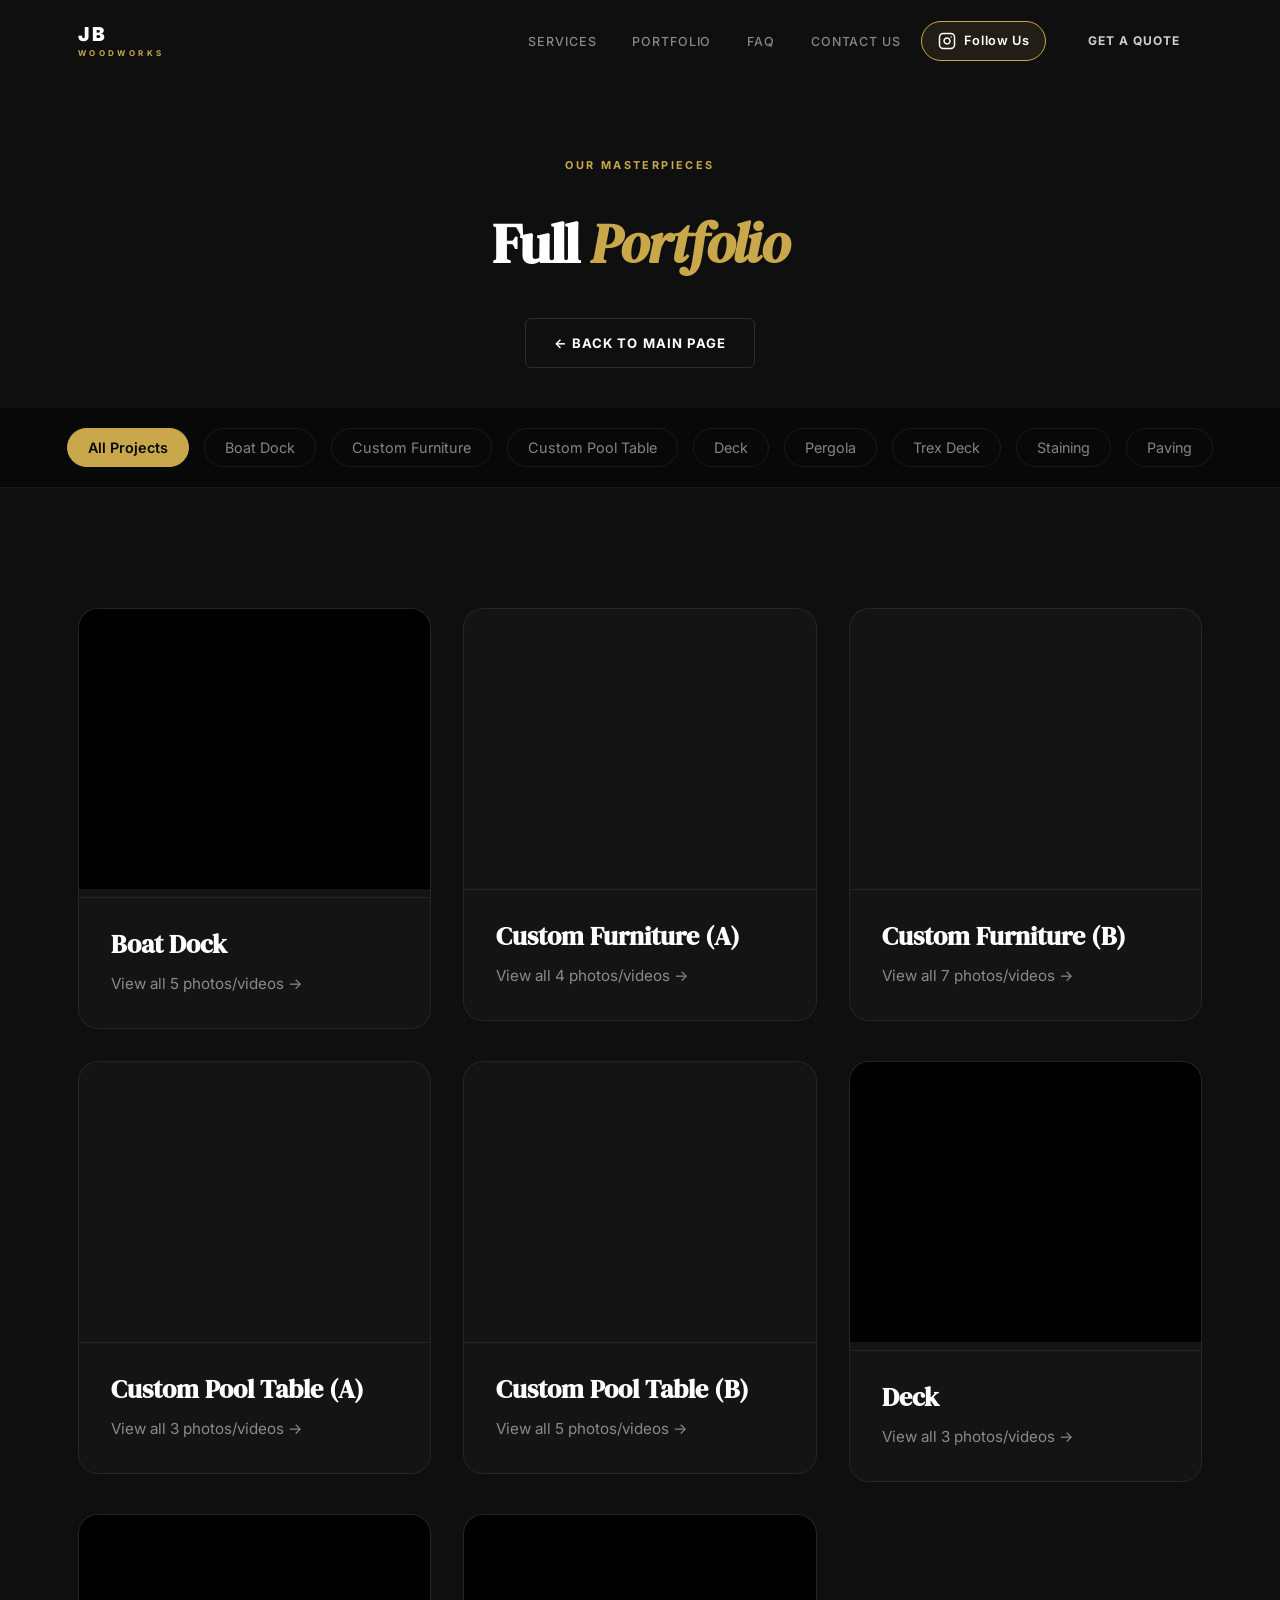
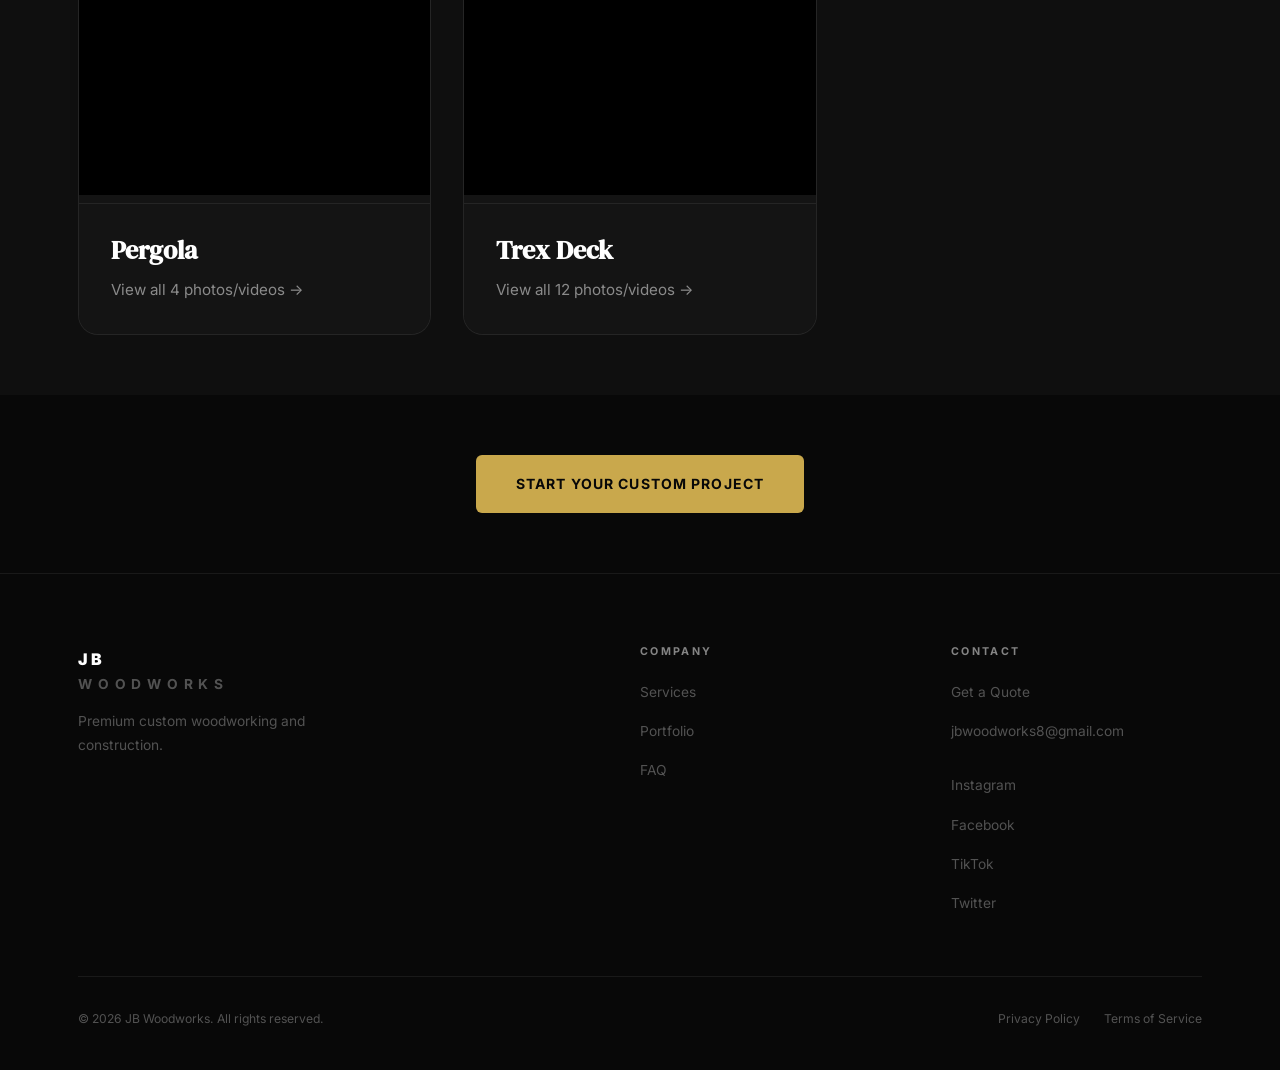
==== portfolio.html @ e1feafca "Add files via upload" ====
<!DOCTYPE html>
<html lang="en">
<head>
    <meta charset="UTF-8" />
    <meta name="viewport" content="width=device-width, initial-scale=1.0" />
    <title>Portfolio | JB Woodworks</title>
    <link rel="preconnect" href="https://fonts.googleapis.com" />
    <link rel="preconnect" href="https://fonts.gstatic.com" crossorigin />
    <link href="https://fonts.googleapis.com/css2?family=Inter:wght@300;400;500;600;700;800;900&family=DM+Serif+Display:ital@0;1&display=swap" rel="stylesheet" />
    <link rel="stylesheet" href="style.css" />
    <style>
        .portfolio-header { padding-top: 150px; padding-bottom: 40px; text-align: center; background: var(--black-2); }
        .portfolio-tabs { display: flex; flex-wrap: wrap; justify-content: center; gap: 15px; padding: 20px; background: var(--black-1); border-bottom: 1px solid var(--border); }
        .tab-btn { background: transparent; color: var(--white-50); border: 1px solid var(--border); padding: 10px 20px; border-radius: 30px; cursor: pointer; font-family: 'Inter', sans-serif; font-size: 0.9rem; transition: all 0.3s ease; }
        .tab-btn:hover { color: var(--white); border-color: var(--gold); }
        .tab-btn.active { background: var(--gold); color: var(--black); border-color: var(--gold); font-weight: 600; }
        .portfolio-grid-container { padding: 60px 0; background: var(--black-2); }
        .portfolio-item { display: none; }
        .portfolio-item.show { display: block; animation: fadeIn 0.5s ease; }
        
        .gallery-grid-container { padding: 60px 0; background: var(--black-2); }
        .gallery-item { width: 100%; border-radius: var(--radius-lg); overflow: hidden; border: 1px solid var(--border); background: var(--black-3); display: flex; align-items: center; justify-content: center; margin-bottom: 30px; }
        .gallery-item img, .gallery-item video { width: 100%; height: auto; max-height: 80vh; object-fit: contain; }
        
        @keyframes fadeIn { from { opacity: 0; transform: translateY(10px); } to { opacity: 1; transform: translateY(0); } }
    </style>
</head>
<body>

    <!-- NAV -->
    <nav id="navbar" class="scrolled">
        <div class="nav-inner">
            <a href="index.html" class="nav-logo">
                <span class="nav-logo-text">JB <span class="nav-logo-sub">WOODWORKS</span></span>
            </a>
            <ul class="nav-links">
                <li><a href="index.html#services">Services</a></li>
                <li><a href="portfolio.html">Portfolio</a></li>
                <li><a href="index.html#faq">FAQ</a></li>
                <li><a href="index.html#contact">Contact Us</a></li>
            </ul>
            <div class="nav-socials" style="display: flex; gap: 12px; align-items: center;">
                <a href="https://www.instagram.com/jb.woodworkss" target="_blank" rel="noopener" class="nav-instagram" title="Instagram">
                    <svg width="18" height="18" viewBox="0 0 24 24" fill="none" stroke="currentColor" stroke-width="2" stroke-linecap="round" stroke-linejoin="round">
                        <rect x="2" y="2" width="20" height="20" rx="5" ry="5"></rect>
                        <path d="M16 11.37A4 4 0 1 1 12.63 8 4 4 0 0 1 16 11.37z"></path>
                        <line x1="17.5" y1="6.5" x2="17.51" y2="6.5"></line>
                    </svg>
                    <span>Follow Us</span>
                </a>
            </div>
            <a href="index.html#contact" class="btn btn-nav">Get a Quote</a>
            <button class="nav-hamburger" id="hamburger" aria-label="Toggle menu">
                <span></span><span></span><span></span>
            </button>
        </div>
    </nav>

    <!-- MOBILE MENU -->
    <div class="mobile-menu" id="mobileMenu">
        <ul>
            <li><a href="index.html#services" class="mob-link">Services</a></li>
            <li><a href="portfolio.html" class="mob-link">Portfolio</a></li>
            <li><a href="index.html#faq" class="mob-link">FAQ</a></li>
            <li><a href="https://www.instagram.com/jb.woodworkss" target="_blank" rel="noopener" class="mob-link">Instagram</a></li>
            <li><a href="https://www.facebook.com/people/JB-Woodworks/61581118061434" target="_blank" rel="noopener" class="mob-link">Facebook</a></li>
            <li><a href="https://www.tiktok.com/@jbwoodworks_" target="_blank" rel="noopener" class="mob-link">TikTok</a></li>
            <li><a href="https://x.com/jbwoodworks8" target="_blank" rel="noopener" class="mob-link">Twitter</a></li>
            <li><a href="index.html#contact" class="btn btn-primary mob-link">Get a Quote</a></li>
        </ul>
    </div>

    <!-- HEADER -->
    <section class="portfolio-header">
        <div class="container">
            <span class="section-tag">Our Masterpieces</span>
            <h1 class="hero-headline" style="font-size: 3.5rem; margin-top:20px;">Full <em>Portfolio</em></h1>
            <a href="index.html" class="btn btn-ghost" style="margin-top: 20px; display:inline-block;">&larr; Back to Main Page</a>
        </div>
    </section>

    <div class="portfolio-tabs">
        <button class="tab-btn active" onclick="filterSelection('all')">All Projects</button>
        <button class="tab-btn" onclick="filterSelection('BoatDock')">Boat Dock</button>
        <button class="tab-btn" onclick="filterSelection('CustomFurniture')">Custom Furniture</button>
        <button class="tab-btn" onclick="filterSelection('CustomPoolTable')">Custom Pool Table</button>
        <button class="tab-btn" onclick="filterSelection('Deck')">Deck</button>
        <button class="tab-btn" onclick="filterSelection('Pergola')">Pergola</button>
        <button class="tab-btn" onclick="filterSelection('TrexDeck')">Trex Deck</button>
        <button class="tab-btn" onclick="filterSelection('Staining')">Staining</button>
        <button class="tab-btn" onclick="filterSelection('Paving')">Paving</button>
    </div>
    <div class="portfolio-grid-container">
        <div class="container">
            <div class="portfolio-grid">
<a href="project_boat_dock.html" style="text-decoration: none; color: inherit;" class="portfolio-item BoatDock">
            <div class="portfolio-card">
                <video class="portfolio-image" style="width: 100%; height: 280px; object-fit: cover; background: #000;" autoplay loop muted playsinline>
                    <source src="Jah Images/Boat Dock/IMG_1577.mov" type="video/mp4">
                </video>
                <div class="portfolio-content">
                    <h3>Boat Dock</h3>
                    <p class="portfolio-desc">View all 5 photos/videos &rarr;</p>
                </div>
            </div>
        </a>
        <a href="project_custom_furniture_a.html" style="text-decoration: none; color: inherit;" class="portfolio-item CustomFurniture">
            <div class="portfolio-card">
                <div class="portfolio-image" style="background-image: url('Jah Images/Custom Furniture/IMG_1128_00.png');"></div>
                <div class="portfolio-content">
                    <h3>Custom Furniture (A)</h3>
                    <p class="portfolio-desc">View all 4 photos/videos &rarr;</p>
                </div>
            </div>
        </a>
        <a href="project_custom_furniture_b.html" style="text-decoration: none; color: inherit;" class="portfolio-item CustomFurniture">
            <div class="portfolio-card">
                <div class="portfolio-image" style="background-image: url('Jah Images/Custom Furniture/0FE1AF74-18F7-46BD-B582-0A5357CD9CB5.png');"></div>
                <div class="portfolio-content">
                    <h3>Custom Furniture (B)</h3>
                    <p class="portfolio-desc">View all 7 photos/videos &rarr;</p>
                </div>
            </div>
        </a>
        <a href="project_custom_pool_table_a.html" style="text-decoration: none; color: inherit;" class="portfolio-item CustomPoolTable">
            <div class="portfolio-card">
                <div class="portfolio-image" style="background-image: url('Jah Images/Custom Pool Table/Resized_1000013685_732422567246746.jpeg');"></div>
                <div class="portfolio-content">
                    <h3>Custom Pool Table (A)</h3>
                    <p class="portfolio-desc">View all 3 photos/videos &rarr;</p>
                </div>
            </div>
        </a>
        <a href="project_custom_pool_table_b.html" style="text-decoration: none; color: inherit;" class="portfolio-item CustomPoolTable">
            <div class="portfolio-card">
                <div class="portfolio-image" style="background-image: url('Jah Images/Custom Pool Table/Resized_1000014068_733961905721315(1).JPG');"></div>
                <div class="portfolio-content">
                    <h3>Custom Pool Table (B)</h3>
                    <p class="portfolio-desc">View all 5 photos/videos &rarr;</p>
                </div>
            </div>
        </a>
        <a href="project_deck.html" style="text-decoration: none; color: inherit;" class="portfolio-item Deck">
            <div class="portfolio-card">
                <video class="portfolio-image" style="width: 100%; height: 280px; object-fit: cover; background: #000;" autoplay loop muted playsinline>
                    <source src="Jah Images/Deck/IMG_1558.mov" type="video/mp4">
                </video>
                <div class="portfolio-content">
                    <h3>Deck</h3>
                    <p class="portfolio-desc">View all 3 photos/videos &rarr;</p>
                </div>
            </div>
        </a>
        <a href="project_pergola.html" style="text-decoration: none; color: inherit;" class="portfolio-item Pergola">
            <div class="portfolio-card">
                <video class="portfolio-image" style="width: 100%; height: 280px; object-fit: cover; background: #000;" autoplay loop muted playsinline>
                    <source src="Jah Images/Pergola/IMG_0047.MOV" type="video/mp4">
                </video>
                <div class="portfolio-content">
                    <h3>Pergola</h3>
                    <p class="portfolio-desc">View all 4 photos/videos &rarr;</p>
                </div>
            </div>
        </a>
        <a href="project_trex_deck.html" style="text-decoration: none; color: inherit;" class="portfolio-item TrexDeck">
            <div class="portfolio-card">
                <video class="portfolio-image" style="width: 100%; height: 280px; object-fit: cover; background: #000;" autoplay loop muted playsinline>
                    <source src="Jah Images/Trex Deck/I like.MOV" type="video/mp4">
                </video>
                <div class="portfolio-content">
                    <h3>Trex Deck</h3>
                    <p class="portfolio-desc">View all 12 photos/videos &rarr;</p>
                </div>
            </div>
        </a>
                    </div>
        </div>
    </div>
    <div style="text-align: center; padding: 60px; background: var(--black-1);">
        <a href="index.html#contact" class="btn btn-primary btn-large">Start Your Custom Project</a>
    </div>
    <!-- FOOTER -->
    <footer class="site-footer">
        <div class="container">
            <div class="footer-inner">
                <div class="footer-brand">
                    <div class="footer-logo-wrap">
                        <div>
                            <a href="index.html" class="footer-logo">JB</a>
                            <p class="footer-tagline">WOODWORKS</p>
                        </div>
                    </div>
                    <p>Premium custom woodworking and construction.</p>
                </div>
                <div class="footer-links-col">
                    <h4>Company</h4>
                    <ul>
                        <li><a href="index.html#services">Services</a></li>
                        <li><a href="portfolio.html">Portfolio</a></li>
                        <li><a href="index.html#faq">FAQ</a></li>
                    </ul>
                </div>
                <div class="footer-links-col">
                    <h4>Contact</h4>
                    <ul>
                        <li><a href="index.html#contact">Get a Quote</a></li>
                        <li><a href="mailto:jbwoodworks8@gmail.com">jbwoodworks8@gmail.com</a></li>
                        <li style="margin-top: 15px;"><a href="https://www.instagram.com/jb.woodworkss" target="_blank" rel="noopener">Instagram</a></li>
                        <li><a href="https://www.facebook.com/people/JB-Woodworks/61581118061434" target="_blank" rel="noopener">Facebook</a></li>
                        <li><a href="https://www.tiktok.com/@jbwoodworks_" target="_blank" rel="noopener">TikTok</a></li>
                        <li><a href="https://x.com/jbwoodworks8" target="_blank" rel="noopener">Twitter</a></li>
                    </ul>
                </div>
            </div>
            <div class="footer-bottom">
                <p>&copy; 2026 JB Woodworks. All rights reserved.</p>
                <div class="footer-legal-links">
                    <a href="privacy.html">Privacy Policy</a>
                    <a href="terms.html">Terms of Service</a>
                </div>
            </div>
        </div>
    </footer>
    <script src="script.js"></script>
    <script>
        document.getElementById('navbar').classList.add('scrolled');
    </script>

    <script>
        function filterSelection(c) {
            var x, i;
            x = document.getElementsByClassName("portfolio-item");
            if (c == "all") c = "";
            for (i = 0; i < x.length; i++) {
                w3RemoveClass(x[i], "show");
                if (x[i].className.indexOf(c) > -1) w3AddClass(x[i], "show");
            }
            var btns = document.getElementsByClassName("tab-btn");
            for (var i = 0; i < btns.length; i++) {
                btns[i].className = btns[i].className.replace(" active", "");
                if(c == "" && btns[i].innerHTML == "All Projects") {
                    btns[i].className += " active";
                } else if(btns[i].innerHTML.replace(/ /g, "") == c) {
                    btns[i].className += " active";
                }
            }
        }
        function w3AddClass(element, name) {
            var i, arr1, arr2;
            arr1 = element.className.split(" ");
            arr2 = name.split(" ");
            for (i = 0; i < arr2.length; i++) {
                if (arr1.indexOf(arr2[i]) == -1) {element.className += " " + arr2[i];}
            }
        }
        function w3RemoveClass(element, name) {
            var i, arr1, arr2;
            arr1 = element.className.split(" ");
            arr2 = name.split(" ");
            for (i = 0; i < arr2.length; i++) {
                while (arr1.indexOf(arr2[i]) > -1) { arr1.splice(arr1.indexOf(arr2[i]), 1); }
            }
            element.className = arr1.join(" ");
        }
        filterSelection("all");
    </script>
</body>
</html>
---- style.css ----
/* =============================================
   YING YANG ENTERTAINMENT — STYLES
   ============================================= */

*,
*::before,
*::after {
  box-sizing: border-box;
  margin: 0;
  padding: 0;
}

:root {
  --black: #080808;
  --black-2: #0f0f0f;
  --black-3: #141414;
  --black-4: #1a1a1a;
  --black-5: #222222;
  --border: rgba(255, 255, 255, 0.07);
  --border-light: rgba(255, 255, 255, 0.12);
  --white: #ffffff;
  --white-80: rgba(255, 255, 255, 0.80);
  --white-50: rgba(255, 255, 255, 0.50);
  --white-30: rgba(255, 255, 255, 0.30);
  --gold: #c9a84c;
  --gold-light: #e2c47a;
  --gold-dim: rgba(201, 168, 76, 0.10);
  --green: #1db954;
  --green-dim: rgba(29, 185, 84, 0.12);
  --radius-sm: 6px;
  --radius: 12px;
  --radius-lg: 20px;
  --shadow: 0 4px 32px rgba(0, 0, 0, 0.6);
  --shadow-lg: 0 12px 60px rgba(0, 0, 0, 0.8);
  --transition: 0.25s cubic-bezier(0.4, 0, 0.2, 1);
}

html {
  scroll-behavior: smooth;
  overflow-x: hidden;
}

body {
  background: var(--black);
  color: var(--white-80);
  font-family: 'Inter', -apple-system, sans-serif;
  font-size: 16px;
  line-height: 1.7;
  -webkit-font-smoothing: antialiased;
  overflow-x: hidden;
}

h1,
h2,
h3,
h4 {
  font-family: 'DM Serif Display', Georgia, serif;
  color: var(--white);
  line-height: 1.15;
}

h1 {
  font-size: clamp(2.6rem, 6.5vw, 5.2rem);
}

h2 {
  font-size: clamp(2rem, 4.5vw, 3.5rem);
}

h3 {
  font-size: clamp(1rem, 2vw, 1.3rem);
}

em {
  font-style: italic;
  color: var(--gold);
}

p {
  color: var(--white-80);
  margin-bottom: 1rem;
}

p:last-child {
  margin-bottom: 0;
}

a {
  color: inherit;
  text-decoration: none;
}

.container {
  max-width: 1180px;
  margin: 0 auto;
  padding: 0 28px;
}

section {
  padding: 100px 0;
}

/* BUTTONS */
.btn {
  display: inline-flex;
  align-items: center;
  justify-content: center;
  padding: 13px 28px;
  border-radius: var(--radius-sm);
  font-family: 'Inter', sans-serif;
  font-size: 0.82rem;
  font-weight: 700;
  letter-spacing: 0.08em;
  text-transform: uppercase;
  cursor: pointer;
  border: none;
  transition: all var(--transition);
  white-space: nowrap;
}

.btn-primary {
  background: var(--gold);
  color: var(--black);
}

.btn-primary:hover {
  background: var(--gold-light);
  transform: translateY(-2px);
  box-shadow: 0 8px 30px rgba(201, 168, 76, 0.35);
}

.btn-ghost {
  background: transparent;
  color: var(--white);
  border: 1px solid var(--border-light);
}

.btn-ghost:hover {
  border-color: var(--gold);
  color: var(--gold);
  transform: translateY(-2px);
}

.btn-nav {
  padding: 10px 22px;
  font-size: 0.75rem;
}

.btn-large {
  padding: 17px 40px;
  font-size: 0.875rem;
}

/* LABELS */
.section-tag {
  display: inline-block;
  font-family: 'Inter', sans-serif;
  font-size: 0.68rem;
  font-weight: 700;
  letter-spacing: 0.22em;
  text-transform: uppercase;
  color: var(--gold);
  margin-bottom: 20px;
}

.section-headline {
  margin-bottom: 20px;
}

.section-subheadline {
  font-size: 1.05rem;
  color: var(--white-50);
  max-width: 620px;
  margin-bottom: 60px;
  line-height: 1.8;
}

/* FADE IN */
.fade-in-up {
  opacity: 0;
  transform: translateY(28px);
  transition: opacity 0.65s ease, transform 0.65s ease;
}

.fade-in-up.visible {
  opacity: 1;
  transform: translateY(0);
}

/* =============================================
   NAVBAR
   ============================================= */
#navbar {
  position: fixed;
  top: 0;
  left: 0;
  right: 0;
  z-index: 1000;
  transition: all var(--transition);
}

#navbar.scrolled {
  background: rgba(8, 8, 8, 0.96);
  backdrop-filter: blur(20px);
  -webkit-backdrop-filter: blur(20px);
  border-bottom: 1px solid var(--border);
}

.nav-inner {
  max-width: 1180px;
  margin: 0 auto;
  padding: 0 28px;
  height: 82px;
  display: flex;
  align-items: center;
  gap: 20px;
}

.nav-logo {
  display: flex;
  align-items: center;
  gap: 11px;
  flex-shrink: 0;
}

.nav-yy-icon {
  width: 36px;
  height: 36px;
}

.nav-logo-text {
  font-family: 'Inter', sans-serif;
  font-size: 1.2rem;
  font-weight: 900;
  letter-spacing: 0.16em;
  color: var(--white);
  line-height: 1;
}

.nav-logo-sub {
  display: block;
  font-size: 0.5rem;
  letter-spacing: 0.42em;
  color: var(--gold);
  font-weight: 700;
  margin-top: 4px;
}

.nav-links {
  display: flex;
  list-style: none;
  gap: 36px;
  margin-left: auto;
}

.nav-links a {
  font-size: 0.78rem;
  font-weight: 500;
  letter-spacing: 0.07em;
  color: var(--white-50);
  transition: color var(--transition);
  text-transform: uppercase;
}

.nav-links a:hover {
  color: var(--white);
}

.nav-socials {
  display: flex;
  gap: 16px;
  align-items: center;
}

.nav-instagram {
  display: flex;
  align-items: center;
  gap: 8px;
  color: var(--white);
  font-family: 'Inter', sans-serif;
  font-weight: 600;
  font-size: 0.8rem;
  letter-spacing: 0.05em;
  background: rgba(201, 168, 76, 0.1);
  border: 1px solid var(--gold);
  padding: 8px 16px;
  border-radius: 30px;
  transition: all var(--transition);
  text-decoration: none;
}

.nav-instagram:hover {
  background: var(--gold);
  color: var(--black);
  transform: translateY(-2px);
}

.nav-instagram svg {
  color: inherit;
}

.nav-icon {
  color: var(--white);
  transition: color var(--transition);
  display: flex;
  align-items: center;
  justify-content: center;
}

.nav-icon:hover {
  color: var(--gold);
}

.nav-hamburger {
  display: none;
  flex-direction: column;
  gap: 5px;
  background: none;
  border: none;
  cursor: pointer;
  padding: 4px;
  margin-left: auto;
}

.nav-hamburger span {
  display: block;
  width: 24px;
  height: 2px;
  background: var(--white);
  transition: all var(--transition);
}

/* MOBILE MENU */
.mobile-menu {
  display: none;
  position: fixed;
  top: 72px;
  left: 0;
  right: 0;
  bottom: 0;
  background: var(--black);
  z-index: 999;
  padding: 40px 28px;
  flex-direction: column;
}

.mobile-menu.open {
  display: flex;
}

.mobile-menu ul {
  list-style: none;
  display: flex;
  flex-direction: column;
  gap: 24px;
}

.mobile-menu a {
  font-size: 1.3rem;
  font-weight: 600;
  color: var(--white);
}

/* =============================================
   HERO
   ============================================= */
#hero {
  position: relative;
  min-height: 100vh;
  display: flex;
  align-items: center;
  overflow: hidden;
  padding: 140px 0 100px;
}


.hero-slider {
  position: absolute;
  inset: 0;
  overflow: hidden;
  z-index: 0;
}

.hero-slide {
  position: absolute;
  inset: 0;
  background-size: cover;
  background-position: center;
  opacity: 0;
  transition: opacity 1.5s ease-in-out, transform 8s ease-out;
  transform: scale(1.05);
}

.hero-slide.active {
  opacity: 1;
  transform: scale(1);
}

.hero-overlay {
  position: absolute;
  inset: 0;
  background: linear-gradient(to right, rgba(8, 8, 8, 0.95) 0%, rgba(8, 8, 8, 0.7) 40%, rgba(8, 8, 8, 0.3) 100%);
  z-index: 1;
}


.hero-content {
  position: relative;
  z-index: 2;
  max-width: 820px;
}

/* HERO MARK - removed */
.hero-yy-mark {
  display: none;
}

.hero-headline {
  font-size: clamp(3rem, 7.5vw, 5.8rem);
  line-height: 1.06;
  margin-bottom: 24px;
  letter-spacing: -0.02em;
}

.hero-subheadline {
  font-size: clamp(1rem, 2vw, 1.15rem);
  color: var(--white-50);
  max-width: 540px;
  margin-bottom: 48px;
  line-height: 1.75;
}

.hero-cta-group {
  display: flex;
  gap: 16px;
  flex-wrap: wrap;
  margin-bottom: 80px;
}

/* STATS — inline suffix */
.hero-stats {
  display: flex;
  flex-wrap: wrap;
  gap: 0;
}

.stat-item {
  display: flex;
  flex-direction: column;
  padding-right: 48px;
}

.stat-number-row {
  display: flex;
  align-items: baseline;
  gap: 3px;
}

.stat-number {
  font-family: 'DM Serif Display', serif;
  font-size: 2.8rem;
  color: var(--white);
  line-height: 1;
}

.stat-suffix {
  font-family: 'DM Serif Display', serif;
  font-size: 2.8rem;
  color: var(--gold);
  line-height: 1;
}

.stat-label {
  font-size: 0.68rem;
  color: var(--white-30);
  font-weight: 600;
  letter-spacing: 0.1em;
  margin-top: 6px;
  text-transform: uppercase;
}

.stat-divider {
  width: 1px;
  background: var(--border);
  margin-right: 48px;
  height: 44px;
  align-self: center;
}

.hero-scroll-indicator {
  position: absolute;
  bottom: 44px;
  left: 50%;
  transform: translateX(-50%);
  z-index: 2;
}

.scroll-line {
  width: 1px;
  height: 56px;
  background: linear-gradient(to bottom, var(--gold), transparent);
  animation: scrollPulse 2s ease-in-out infinite;
}

@keyframes scrollPulse {

  0%,
  100% {
    opacity: 0.3;
  }

  50% {
    opacity: 1;
  }
}


/* =============================================
   PORTFOLIO SECTION
   ============================================= */
.section-portfolio {
  background: var(--black-2);
}

.portfolio-grid {
  display: grid;
  grid-template-columns: repeat(auto-fit, minmax(320px, 1fr));
  gap: 32px;
  margin-top: 60px;
}

.portfolio-card {
  background: var(--black-3);
  border: 1px solid var(--border);
  border-radius: var(--radius-lg);
  overflow: hidden;
  position: relative;
  transition: all var(--transition);
}

.portfolio-card:hover {
  transform: translateY(-8px);
  border-color: rgba(201, 168, 76, 0.4);
  box-shadow: 0 16px 40px rgba(0, 0, 0, 0.6);
}

.portfolio-image {
  height: 280px;
  background-size: cover;
  background-position: center;
  transition: transform 0.6s ease;
}

.portfolio-card:hover .portfolio-image {
  transform: scale(1.05);
}

.portfolio-content {
  padding: 32px;
  position: relative;
  z-index: 2;
  background: var(--black-3);
  border-top: 1px solid var(--border);
}

.portfolio-content h3 {
  font-family: 'DM Serif Display', serif;
  font-size: 1.6rem;
  color: var(--white);
  margin-bottom: 12px;
}

.portfolio-desc {
  font-size: 0.95rem;
  color: var(--white-50);
  line-height: 1.6;
  margin: 0;
}

/* =============================================
   FAQ
   ============================================= */
.section-faq {
  background: var(--black-2);
}

.faq-grid {
  display: grid;
  grid-template-columns: 1fr 1fr;
  gap: 24px;
  margin-top: 60px;
}

.faq-card {
  background: linear-gradient(145deg, var(--black-3), var(--black-2));
  border: 1px solid var(--border);
  border-radius: var(--radius-lg);
  padding: 36px 32px;
  transition: all 0.4s cubic-bezier(0.16, 1, 0.3, 1);
  position: relative;
  overflow: hidden;
}

.faq-card::before {
  content: '';
  position: absolute;
  top: 0;
  left: 0;
  width: 3px;
  height: 100%;
  background: var(--gold);
  transform: scaleY(0);
  transform-origin: bottom;
  transition: transform 0.4s ease;
}

.faq-card:hover {
  border-color: rgba(201, 168, 76, 0.4);
  transform: translateY(-4px);
  box-shadow: 0 12px 40px rgba(0, 0, 0, 0.8), 0 0 20px rgba(201, 168, 76, 0.05);
}

.faq-card:hover::before {
  transform: scaleY(1);
  transform-origin: top;
}

.faq-q {
  font-family: 'Inter', sans-serif;
  font-size: 0.95rem;
  font-weight: 700;
  color: var(--white);
  margin-bottom: 14px;
  line-height: 1.4;
}

.faq-a {
  font-size: 0.875rem;
  color: var(--white-50);
  line-height: 1.78;
  margin: 0;
}

/* APPLICATION */
.section-apply {
  position: relative;
  padding: 100px 0;
  overflow: hidden;
}

.apply-bg {
  position: absolute;
  inset: 0;
  background: radial-gradient(ellipse 60% 70% at 80% 50%, rgba(201, 168, 76, 0.04) 0%, transparent 70%), var(--black-2);
}

.apply-bg::after {
  content: '';
  position: absolute;
  inset: 0;
  background-image: linear-gradient(rgba(255, 255, 255, 0.015) 1px, transparent 1px), linear-gradient(90deg, rgba(255, 255, 255, 0.015) 1px, transparent 1px);
  background-size: 60px 60px;
  mask-image: radial-gradient(ellipse 80% 80% at 80% 50%, black 0%, transparent 70%);
  -webkit-mask-image: radial-gradient(ellipse 80% 80% at 80% 50%, black 0%, transparent 70%);
}

.apply-inner {
  position: relative;
  z-index: 2;
  display: grid;
  grid-template-columns: 1fr 1fr;
  gap: 80px;
  align-items: start;
}

.apply-text h2 {
  margin-bottom: 20px;
}

.apply-text p {
  font-size: 1rem;
  color: var(--white-50);
  line-height: 1.8;
  margin-bottom: 36px;
}

.apply-assurances {
  display: flex;
  flex-direction: column;
  gap: 14px;
}

.apply-assurance-item {
  display: flex;
  align-items: center;
  gap: 12px;
  font-size: 0.84rem;
  color: var(--white-50);
}

.assurance-dot {
  width: 6px;
  height: 6px;
  border-radius: 50%;
  background: var(--gold);
  flex-shrink: 0;
}

.apply-form-wrap {
  background: var(--black-3);
  border: 1px solid var(--border);
  border-radius: var(--radius-lg);
  padding: 44px 40px;
}

.apply-form {
  display: flex;
  flex-direction: column;
  gap: 22px;
}

.form-group {
  display: flex;
  flex-direction: column;
  gap: 8px;
}

.form-group label {
  font-size: 0.72rem;
  font-weight: 700;
  letter-spacing: 0.12em;
  text-transform: uppercase;
  color: var(--white-50);
}

.form-group input {
  background: var(--black-4);
  border: 1px solid var(--border);
  border-radius: var(--radius-sm);
  padding: 13px 16px;
  font-family: 'Inter', sans-serif;
  font-size: 0.92rem;
  color: var(--white);
  outline: none;
  transition: border-color var(--transition), box-shadow var(--transition);
  width: 100%;
}

.form-group input::placeholder {
  color: var(--white-30);
}

.form-group input:focus {
  border-color: var(--gold);
  box-shadow: 0 0 0 3px rgba(201, 168, 76, 0.12);
}

.input-prefix-wrap {
  display: flex;
  align-items: center;
}

.input-prefix {
  background: var(--black-4);
  border: 1px solid var(--border);
  border-right: none;
  border-radius: var(--radius-sm) 0 0 var(--radius-sm);
  padding: 13px 12px;
  font-size: 0.92rem;
  color: var(--white-30);
  line-height: 1;
  flex-shrink: 0;
}

.input-prefix-wrap input {
  border-radius: 0 var(--radius-sm) var(--radius-sm) 0 !important;
}

.btn-full {
  width: 100%;
  justify-content: center;
  margin-top: 6px;
}

.form-success {
  text-align: center;
  padding: 40px 20px;
}

.form-success-icon {
  width: 56px;
  height: 56px;
  border-radius: 50%;
  background: var(--green-dim);
  border: 1px solid rgba(29, 185, 84, 0.3);
  color: var(--green);
  font-size: 1.4rem;
  display: flex;
  align-items: center;
  justify-content: center;
  margin: 0 auto 20px;
}

.form-success h3 {
  margin-bottom: 10px;
  font-size: 1.3rem;
}

.form-success p {
  font-size: 0.9rem;
  color: var(--white-50);
  margin: 0;
}

.form-error {
  padding: 16px;
  background: rgba(255, 60, 60, 0.06);
  border: 1px solid rgba(255, 60, 60, 0.2);
  border-radius: var(--radius-sm);
  margin-top: 16px;
}

.form-error p {
  font-size: 0.85rem;
  color: var(--white-50);
  margin: 0;
}

.form-error a {
  color: var(--gold);
}

@media (max-width: 900px) {
  .apply-inner {
    grid-template-columns: 1fr;
    gap: 48px;
  }

  .apply-form-wrap {
    padding: 32px 24px;
  }
}

/* FOOTER */
.site-footer {
  background: var(--black);
  border-top: 1px solid var(--border);
  padding: 72px 0 40px;
}

.footer-inner {
  display: grid;
  grid-template-columns: 2fr 1fr 1fr;
  gap: 60px;
  margin-bottom: 60px;
}

.footer-logo-wrap {
  display: flex;
  align-items: center;
  gap: 12px;
  margin-bottom: 14px;
}

.footer-yy-icon {
  display: none;
}

.footer-logo {
  display: block;
  font-family: 'Inter', sans-serif;
  font-size: 1rem;
  font-weight: 900;
  letter-spacing: 0.18em;
  color: var(--white);
}

.footer-tagline {
  font-size: 0.5rem;
  font-weight: 700;
  letter-spacing: 0.42em;
  text-transform: uppercase;
  color: var(--gold);
  margin-bottom: 0 !important;
}

.footer-brand p {
  font-size: 0.86rem;
  color: var(--white-30);
  max-width: 260px;
  line-height: 1.7;
}

.footer-links-col h4 {
  font-family: 'Inter', sans-serif;
  font-size: 0.67rem;
  font-weight: 700;
  letter-spacing: 0.22em;
  text-transform: uppercase;
  color: var(--white-50);
  margin-bottom: 20px;
}

.footer-links-col ul {
  list-style: none;
  display: flex;
  flex-direction: column;
  gap: 12px;
}

.footer-links-col a {
  font-size: 0.86rem;
  color: var(--white-30);
  transition: color var(--transition);
}

.footer-links-col a:hover {
  color: var(--white);
}

.footer-bottom {
  padding-top: 32px;
  border-top: 1px solid var(--border);
  display: flex;
  align-items: center;
  justify-content: space-between;
  gap: 20px;
  flex-wrap: wrap;
}

.footer-bottom p {
  font-size: 0.76rem;
  color: var(--white-30);
  margin: 0;
}

.footer-legal-links {
  display: flex;
  gap: 24px;
}

.footer-legal-links a {
  font-size: 0.76rem;
  color: var(--white-30);
  transition: color var(--transition);
}

.footer-legal-links a:hover {
  color: var(--white);
}

@media (max-width: 1024px) {
  .algo-visual-inner {
    grid-template-columns: 1fr;
    gap: 52px;
  }

  .results-grid {
    grid-template-columns: repeat(2, 1fr);
  }

  .case-studies-grid {
    grid-template-columns: 1fr 1fr;
  }

  .faq-grid {
    grid-template-columns: 1fr;
  }

  .footer-inner {
    grid-template-columns: 1fr 1fr;
  }
}

@media (max-width: 992px) {

  .algo-steps-grid {
    grid-template-columns: 1fr;
    gap: 20px;
    padding-bottom: 0;
  }

  .algo-step-card.card-stagger-1,
  .algo-step-card.card-stagger-2 {
    margin-top: 0;
  }

  .algo-step-card:hover {
    transform: none !important;
  }
}

@media (max-width: 768px) {
  section {
    padding: 64px 0;
  }

  .container {
    padding: 0 20px;
  }

  .nav-inner {
    padding: 0 20px;
    height: 72px;
  }

  .nav-logo-text {
    font-size: 1.05rem;
  }

  .mobile-menu {
    top: 72px;
    padding: 30px 20px;
  }

  .marquee-logo {
    padding: 0 32px;
    height: 50px;
  }

  .nav-links,
  .btn-nav {
    display: none;
  }

  .nav-hamburger {
    display: flex;
  }

  .results-grid {
    grid-template-columns: 1fr 1fr;
  }

  .case-studies-grid {
    grid-template-columns: 1fr;
  }

  .method-step {
    padding: 28px 20px;
    gap: 16px;
    flex-direction: column;
  }

  .method-step-num {
    width: auto;
    font-size: 2.2rem;
  }

  .testimonial-card {
    flex: 0 0 86vw;
    padding: 24px 20px;
  }

  .footer-inner {
    grid-template-columns: 1fr;
    gap: 40px;
  }

  .footer-bottom {
    flex-direction: column;
    text-align: center;
  }

  .hero-stats {
    flex-direction: column;
    gap: 20px;
    align-items: center;
  }

  .stat-item {
    padding-right: 0;
    text-align: center;
    align-items: center;
  }

  .stat-number-row {
    justify-content: center;
  }

  .stat-divider {
    display: none;
  }

  .hero-cta-group {
    flex-direction: column;
  }

  .btn-large {
    width: 100%;
    text-align: center;
    justify-content: center;
  }

  .cta-assurances {
    flex-direction: column;
    gap: 8px;
  }

  .cta-dot {
    display: none;
  }

  .algo-visual-inner {
    grid-template-columns: 1fr;
    gap: 40px;
  }

  .positioning-inner {
    padding-left: 20px;
  }

  .algo-metric {
    width: 120px;
    font-size: 0.7rem;
  }

  .hero-headline {
    font-size: 2.6rem;
  }

  .section-subheadline {
    font-size: 0.95rem;
    margin-bottom: 40px;
  }

  .testimonials-carousel-wrap::before {
    width: 40px;
  }

  .testimonials-carousel-wrap::after {
    width: 40px;
  }
}

@media (max-width: 480px) {
  .results-grid {
    grid-template-columns: 1fr;
  }

  h1 {
    font-size: 2.3rem;
  }

  h2 {
    font-size: 1.9rem;
  }

  .container {
    padding: 0 16px;
  }

  .apply-form-wrap {
    padding: 24px 16px;
  }

  .testimonial-card {
    flex: 0 0 280px;
  }

  .testimonials-carousel {
    padding-left: 16px;
  }
}

/* SERVICE CARDS */
.services-grid {
  display: grid;
  grid-template-columns: repeat(auto-fit, minmax(300px, 1fr));
  gap: 32px;
  margin-top: 40px;
}

.service-card {
  background: var(--black-2);
  border: 1px solid var(--border);
  border-radius: var(--radius-lg);
  padding: 40px 30px;
  transition: transform var(--transition), border-color var(--transition);
  display: flex;
  flex-direction: column;
  align-items: flex-start;
  text-align: left;
}

.service-card:hover {
  transform: translateY(-5px);
  border-color: var(--gold);
}

.service-icon {
  width: 64px;
  height: 64px;
  border-radius: 50%;
  background: rgba(201, 168, 76, 0.1);
  color: var(--gold);
  display: flex;
  align-items: center;
  justify-content: center;
  margin-bottom: 24px;
}

.service-card h3 {
  font-family: 'DM Serif Display', serif;
  font-size: 1.6rem;
  color: var(--white);
  margin-bottom: 12px;
}

.service-card p {
  font-size: 0.95rem;
  color: var(--white-50);
  line-height: 1.6;
  margin: 0;
}
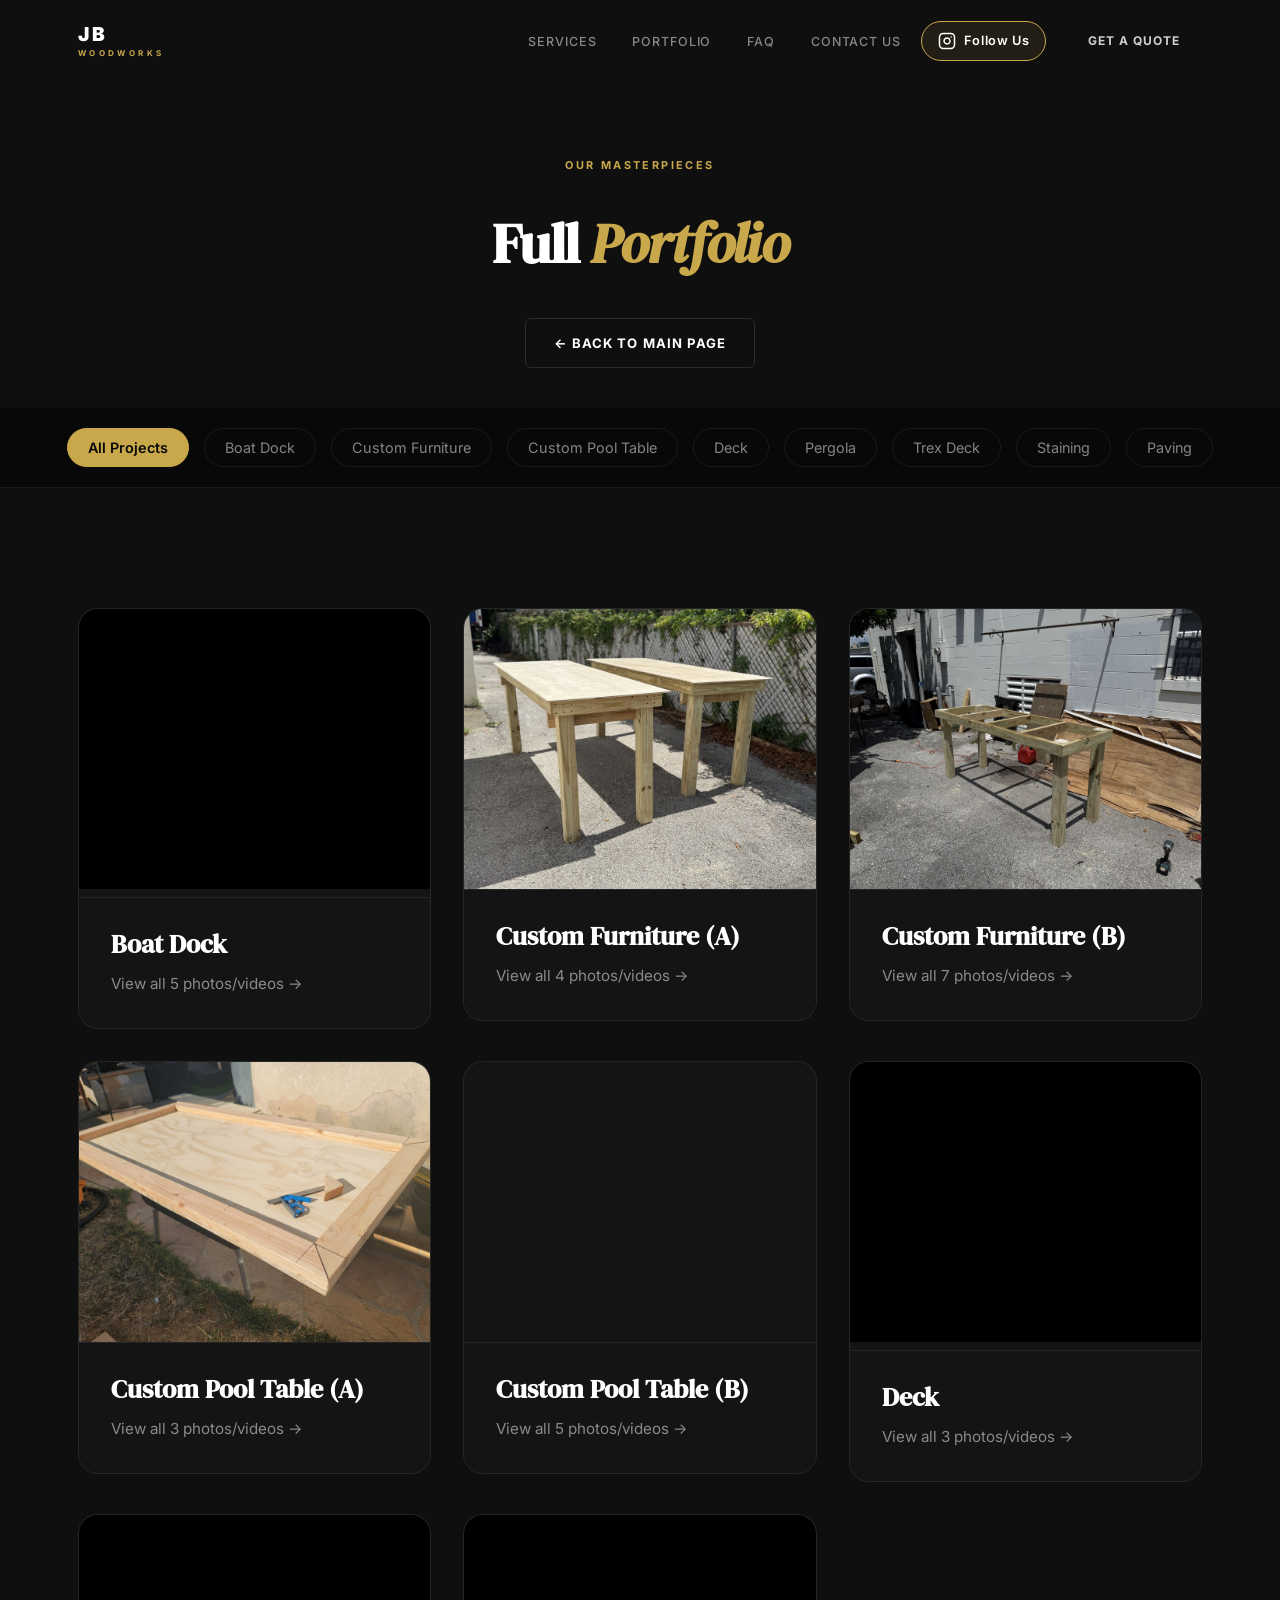
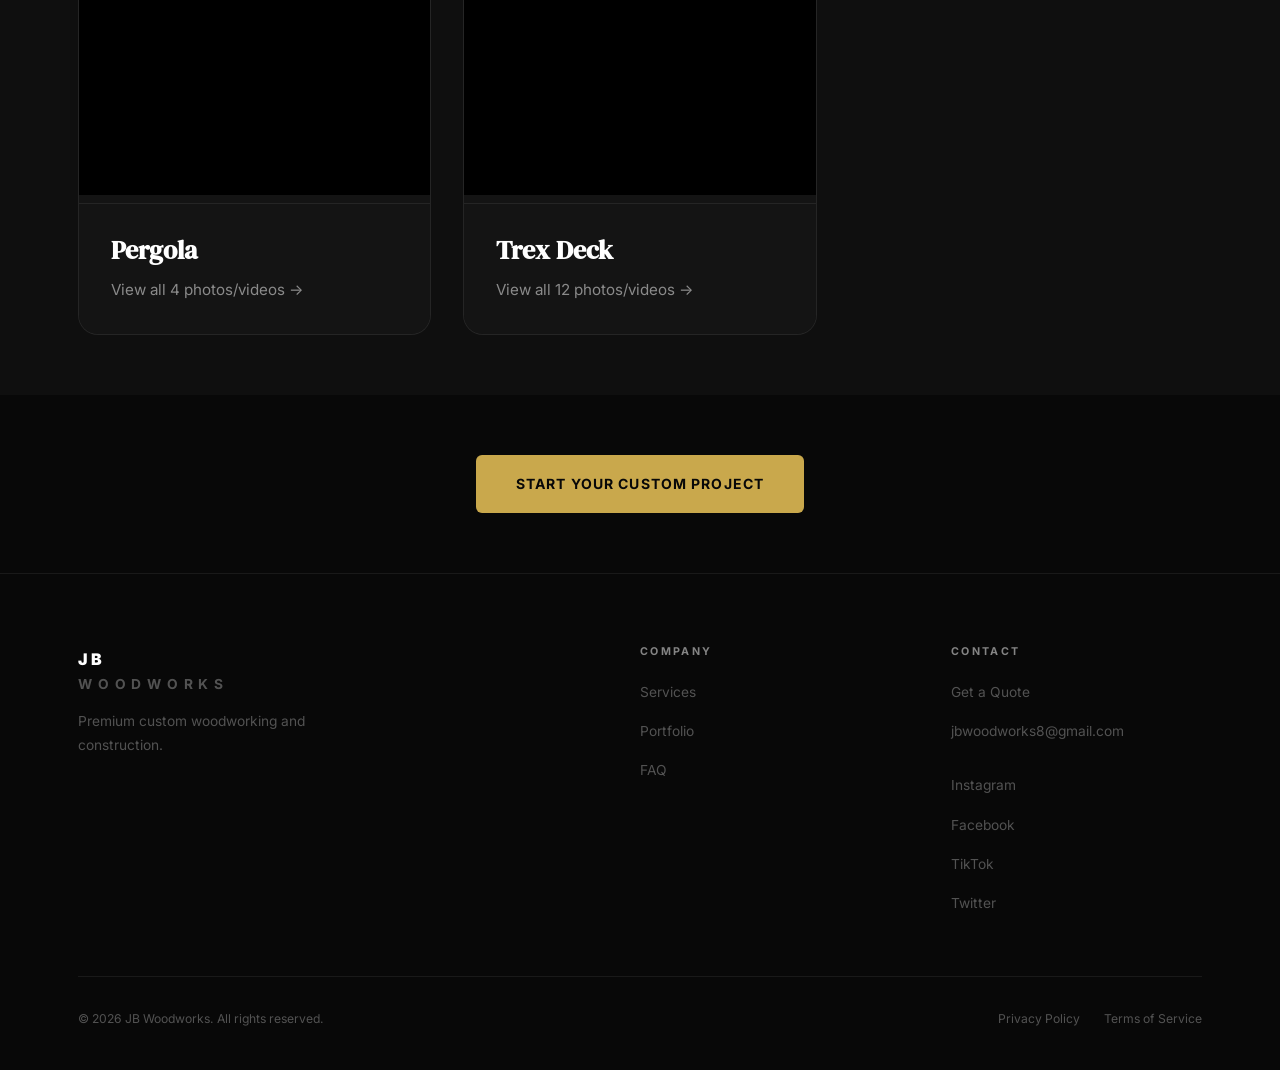
==== commit ec523a1f: "Optimize media files and update references" ====
--- a/portfolio.html
+++ b/portfolio.html
@@ -96,7 +96,7 @@
 <a href="project_boat_dock.html" style="text-decoration: none; color: inherit;" class="portfolio-item BoatDock">
             <div class="portfolio-card">
                 <video class="portfolio-image" style="width: 100%; height: 280px; object-fit: cover; background: #000;" autoplay loop muted playsinline>
-                    <source src="Jah Images/Boat Dock/IMG_1577.mov" type="video/mp4">
+                    <source src="Jah Images/Boat Dock/IMG_1577.mp4" type="video/mp4">
                 </video>
                 <div class="portfolio-content">
                     <h3>Boat Dock</h3>
@@ -106,7 +106,7 @@
         </a>
         <a href="project_custom_furniture_a.html" style="text-decoration: none; color: inherit;" class="portfolio-item CustomFurniture">
             <div class="portfolio-card">
-                <div class="portfolio-image" style="background-image: url('Jah Images/Custom Furniture/IMG_1128_00.png');"></div>
+                <div class="portfolio-image" style="background-image: url('Jah Images/Custom Furniture/IMG_1128_00.jpg');"></div>
                 <div class="portfolio-content">
                     <h3>Custom Furniture (A)</h3>
                     <p class="portfolio-desc">View all 4 photos/videos &rarr;</p>
@@ -115,7 +115,7 @@
         </a>
         <a href="project_custom_furniture_b.html" style="text-decoration: none; color: inherit;" class="portfolio-item CustomFurniture">
             <div class="portfolio-card">
-                <div class="portfolio-image" style="background-image: url('Jah Images/Custom Furniture/0FE1AF74-18F7-46BD-B582-0A5357CD9CB5.png');"></div>
+                <div class="portfolio-image" style="background-image: url('Jah Images/Custom Furniture/0FE1AF74-18F7-46BD-B582-0A5357CD9CB5.jpg');"></div>
                 <div class="portfolio-content">
                     <h3>Custom Furniture (B)</h3>
                     <p class="portfolio-desc">View all 7 photos/videos &rarr;</p>
@@ -124,7 +124,7 @@
         </a>
         <a href="project_custom_pool_table_a.html" style="text-decoration: none; color: inherit;" class="portfolio-item CustomPoolTable">
             <div class="portfolio-card">
-                <div class="portfolio-image" style="background-image: url('Jah Images/Custom Pool Table/Resized_1000013685_732422567246746.jpeg');"></div>
+                <div class="portfolio-image" style="background-image: url('Jah Images/Custom Pool Table/Resized_1000013685_732422567246746.jpg');"></div>
                 <div class="portfolio-content">
                     <h3>Custom Pool Table (A)</h3>
                     <p class="portfolio-desc">View all 3 photos/videos &rarr;</p>
@@ -143,7 +143,7 @@
         <a href="project_deck.html" style="text-decoration: none; color: inherit;" class="portfolio-item Deck">
             <div class="portfolio-card">
                 <video class="portfolio-image" style="width: 100%; height: 280px; object-fit: cover; background: #000;" autoplay loop muted playsinline>
-                    <source src="Jah Images/Deck/IMG_1558.mov" type="video/mp4">
+                    <source src="Jah Images/Deck/IMG_1558.mp4" type="video/mp4">
                 </video>
                 <div class="portfolio-content">
                     <h3>Deck</h3>
@@ -154,7 +154,7 @@
         <a href="project_pergola.html" style="text-decoration: none; color: inherit;" class="portfolio-item Pergola">
             <div class="portfolio-card">
                 <video class="portfolio-image" style="width: 100%; height: 280px; object-fit: cover; background: #000;" autoplay loop muted playsinline>
-                    <source src="Jah Images/Pergola/IMG_0047.MOV" type="video/mp4">
+                    <source src="Jah Images/Pergola/IMG_0047.mp4" type="video/mp4">
                 </video>
                 <div class="portfolio-content">
                     <h3>Pergola</h3>
@@ -165,7 +165,7 @@
         <a href="project_trex_deck.html" style="text-decoration: none; color: inherit;" class="portfolio-item TrexDeck">
             <div class="portfolio-card">
                 <video class="portfolio-image" style="width: 100%; height: 280px; object-fit: cover; background: #000;" autoplay loop muted playsinline>
-                    <source src="Jah Images/Trex Deck/I like.MOV" type="video/mp4">
+                    <source src="Jah Images/Trex Deck/I like.mp4" type="video/mp4">
                 </video>
                 <div class="portfolio-content">
                     <h3>Trex Deck</h3>
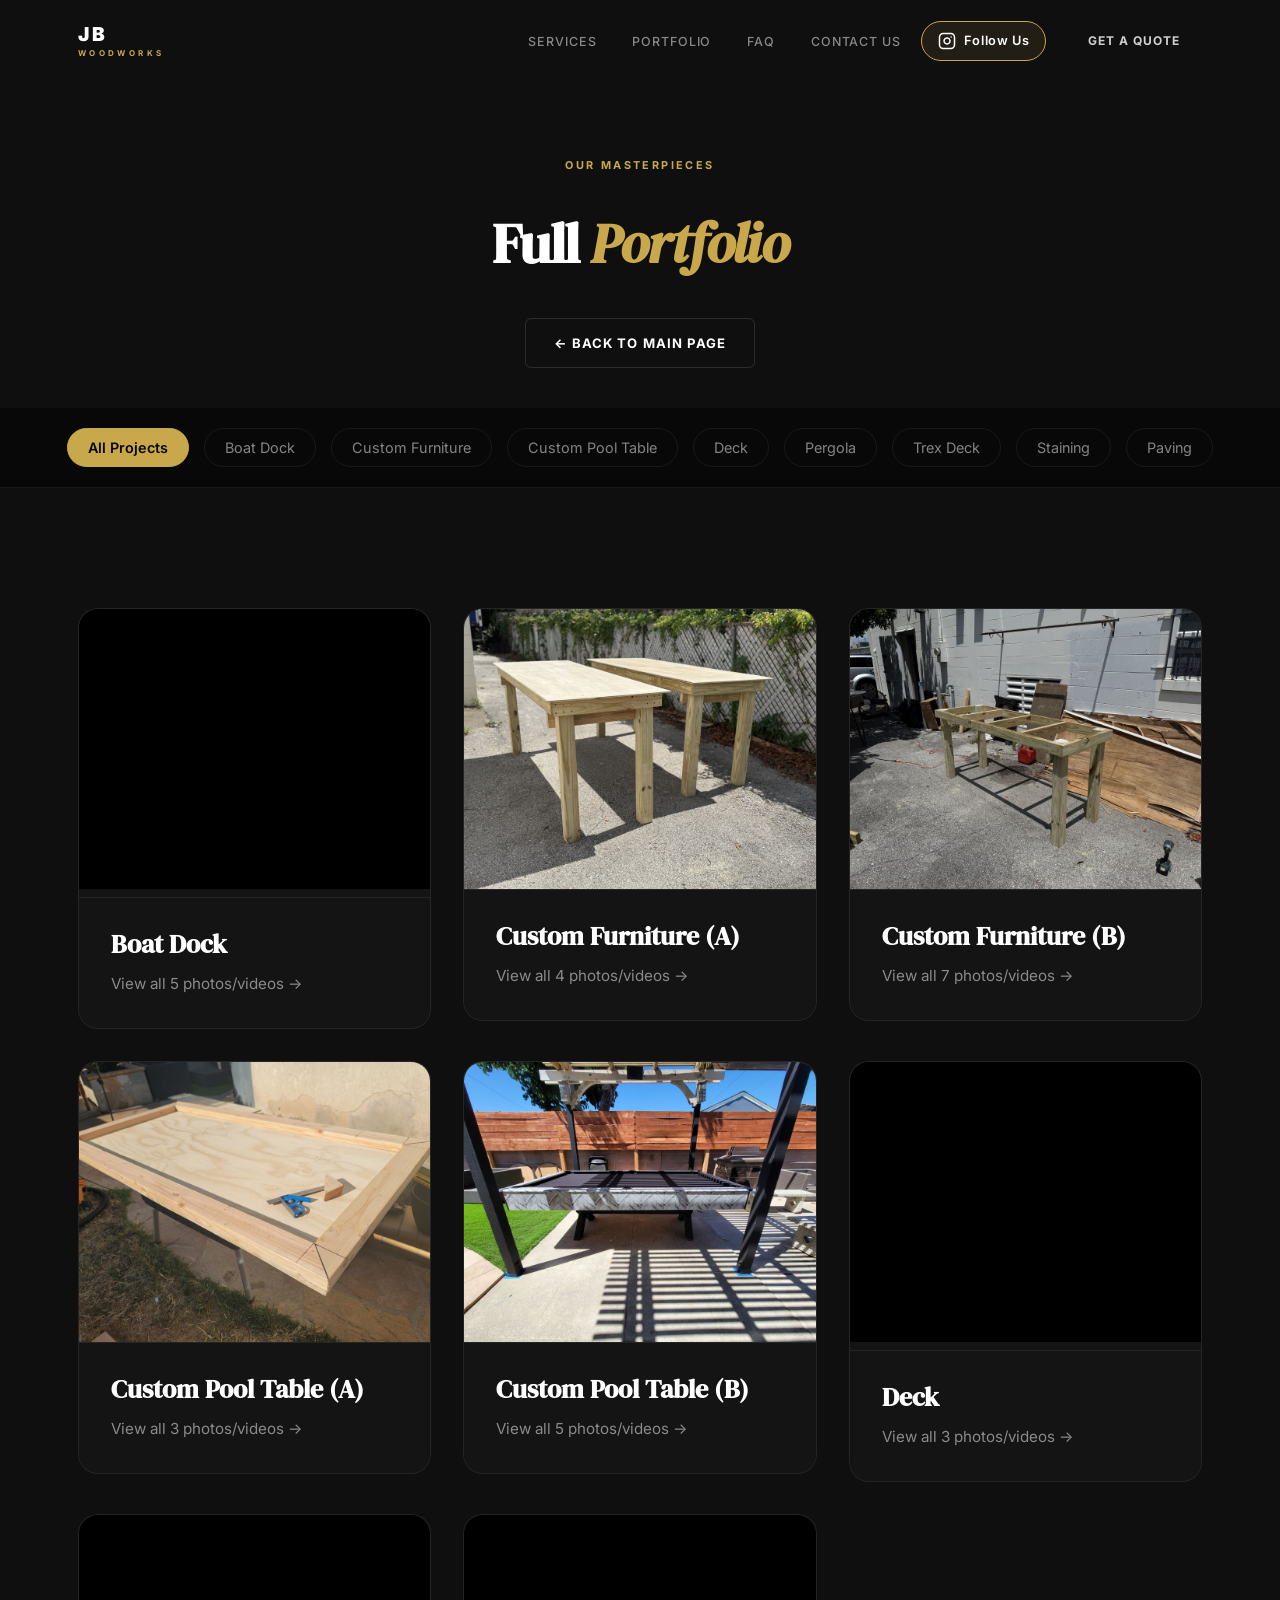
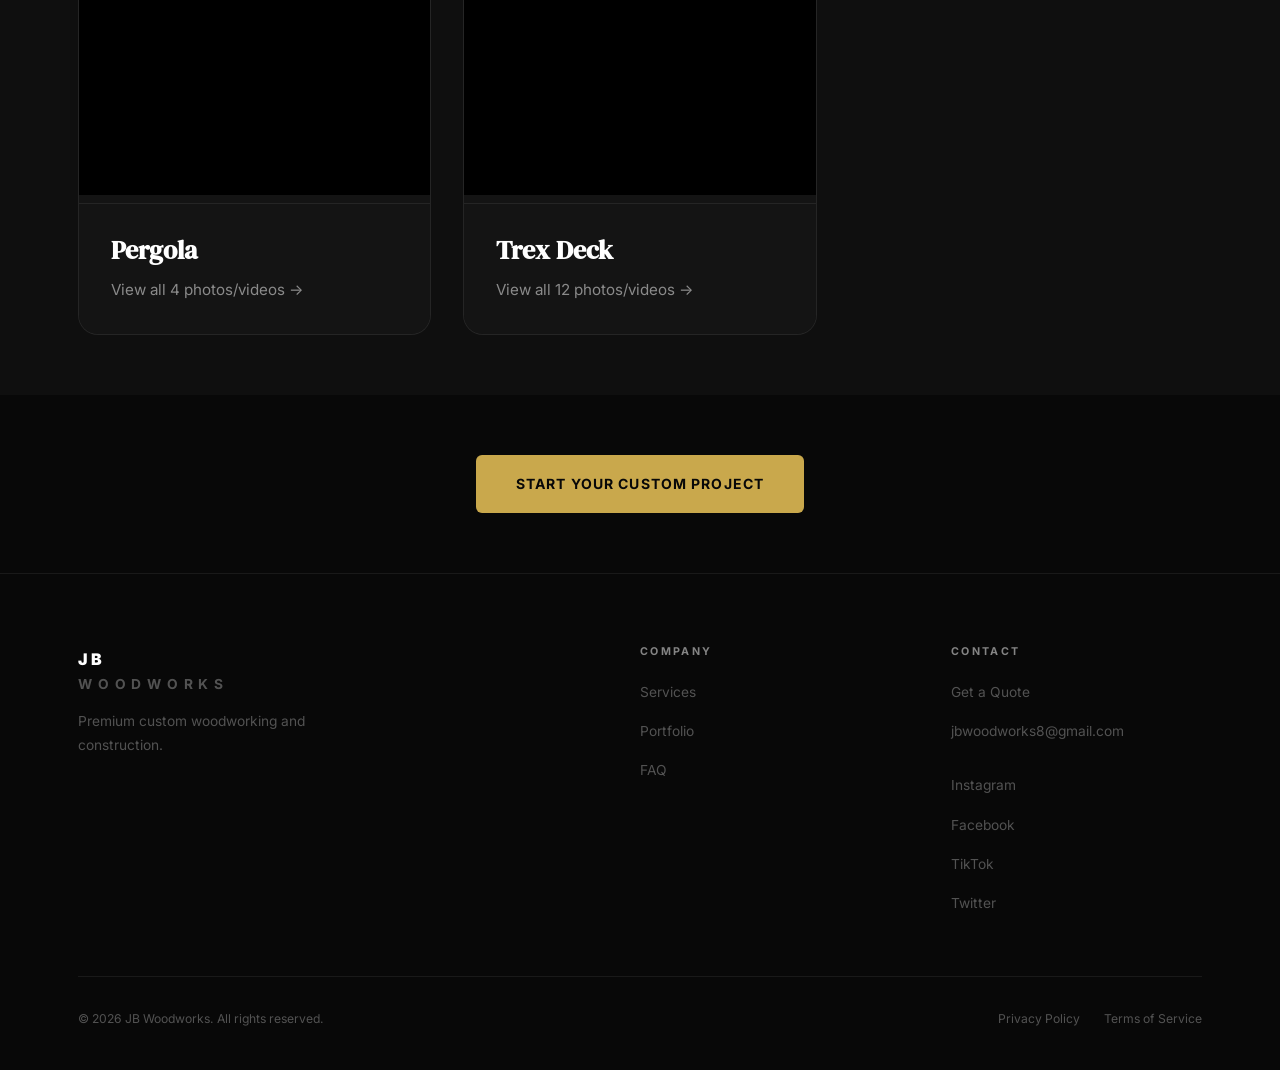
==== commit 5bca9d39: "Fix uppercase .JPG extensions" ====
--- a/portfolio.html
+++ b/portfolio.html
@@ -1,30 +1,111 @@
 <!DOCTYPE html>
 <html lang="en">
+
 <head>
     <meta charset="UTF-8" />
     <meta name="viewport" content="width=device-width, initial-scale=1.0" />
     <title>Portfolio | JB Woodworks</title>
     <link rel="preconnect" href="https://fonts.googleapis.com" />
     <link rel="preconnect" href="https://fonts.gstatic.com" crossorigin />
-    <link href="https://fonts.googleapis.com/css2?family=Inter:wght@300;400;500;600;700;800;900&family=DM+Serif+Display:ital@0;1&display=swap" rel="stylesheet" />
+    <link
+        href="https://fonts.googleapis.com/css2?family=Inter:wght@300;400;500;600;700;800;900&family=DM+Serif+Display:ital@0;1&display=swap"
+        rel="stylesheet" />
     <link rel="stylesheet" href="style.css" />
     <style>
-        .portfolio-header { padding-top: 150px; padding-bottom: 40px; text-align: center; background: var(--black-2); }
-        .portfolio-tabs { display: flex; flex-wrap: wrap; justify-content: center; gap: 15px; padding: 20px; background: var(--black-1); border-bottom: 1px solid var(--border); }
-        .tab-btn { background: transparent; color: var(--white-50); border: 1px solid var(--border); padding: 10px 20px; border-radius: 30px; cursor: pointer; font-family: 'Inter', sans-serif; font-size: 0.9rem; transition: all 0.3s ease; }
-        .tab-btn:hover { color: var(--white); border-color: var(--gold); }
-        .tab-btn.active { background: var(--gold); color: var(--black); border-color: var(--gold); font-weight: 600; }
-        .portfolio-grid-container { padding: 60px 0; background: var(--black-2); }
-        .portfolio-item { display: none; }
-        .portfolio-item.show { display: block; animation: fadeIn 0.5s ease; }
-        
-        .gallery-grid-container { padding: 60px 0; background: var(--black-2); }
-        .gallery-item { width: 100%; border-radius: var(--radius-lg); overflow: hidden; border: 1px solid var(--border); background: var(--black-3); display: flex; align-items: center; justify-content: center; margin-bottom: 30px; }
-        .gallery-item img, .gallery-item video { width: 100%; height: auto; max-height: 80vh; object-fit: contain; }
-        
-        @keyframes fadeIn { from { opacity: 0; transform: translateY(10px); } to { opacity: 1; transform: translateY(0); } }
+        .portfolio-header {
+            padding-top: 150px;
+            padding-bottom: 40px;
+            text-align: center;
+            background: var(--black-2);
+        }
+
+        .portfolio-tabs {
+            display: flex;
+            flex-wrap: wrap;
+            justify-content: center;
+            gap: 15px;
+            padding: 20px;
+            background: var(--black-1);
+            border-bottom: 1px solid var(--border);
+        }
+
+        .tab-btn {
+            background: transparent;
+            color: var(--white-50);
+            border: 1px solid var(--border);
+            padding: 10px 20px;
+            border-radius: 30px;
+            cursor: pointer;
+            font-family: 'Inter', sans-serif;
+            font-size: 0.9rem;
+            transition: all 0.3s ease;
+        }
+
+        .tab-btn:hover {
+            color: var(--white);
+            border-color: var(--gold);
+        }
+
+        .tab-btn.active {
+            background: var(--gold);
+            color: var(--black);
+            border-color: var(--gold);
+            font-weight: 600;
+        }
+
+        .portfolio-grid-container {
+            padding: 60px 0;
+            background: var(--black-2);
+        }
+
+        .portfolio-item {
+            display: none;
+        }
+
+        .portfolio-item.show {
+            display: block;
+            animation: fadeIn 0.5s ease;
+        }
+
+        .gallery-grid-container {
+            padding: 60px 0;
+            background: var(--black-2);
+        }
+
+        .gallery-item {
+            width: 100%;
+            border-radius: var(--radius-lg);
+            overflow: hidden;
+            border: 1px solid var(--border);
+            background: var(--black-3);
+            display: flex;
+            align-items: center;
+            justify-content: center;
+            margin-bottom: 30px;
+        }
+
+        .gallery-item img,
+        .gallery-item video {
+            width: 100%;
+            height: auto;
+            max-height: 80vh;
+            object-fit: contain;
+        }
+
+        @keyframes fadeIn {
+            from {
+                opacity: 0;
+                transform: translateY(10px);
+            }
+
+            to {
+                opacity: 1;
+                transform: translateY(0);
+            }
+        }
     </style>
 </head>
+
 <body>
 
     <!-- NAV -->
@@ -40,8 +121,10 @@
                 <li><a href="index.html#contact">Contact Us</a></li>
             </ul>
             <div class="nav-socials" style="display: flex; gap: 12px; align-items: center;">
-                <a href="https://www.instagram.com/jb.woodworkss" target="_blank" rel="noopener" class="nav-instagram" title="Instagram">
-                    <svg width="18" height="18" viewBox="0 0 24 24" fill="none" stroke="currentColor" stroke-width="2" stroke-linecap="round" stroke-linejoin="round">
+                <a href="https://www.instagram.com/jb.woodworkss" target="_blank" rel="noopener" class="nav-instagram"
+                    title="Instagram">
+                    <svg width="18" height="18" viewBox="0 0 24 24" fill="none" stroke="currentColor" stroke-width="2"
+                        stroke-linecap="round" stroke-linejoin="round">
                         <rect x="2" y="2" width="20" height="20" rx="5" ry="5"></rect>
                         <path d="M16 11.37A4 4 0 1 1 12.63 8 4 4 0 0 1 16 11.37z"></path>
                         <line x1="17.5" y1="6.5" x2="17.51" y2="6.5"></line>
@@ -62,9 +145,12 @@
             <li><a href="index.html#services" class="mob-link">Services</a></li>
             <li><a href="portfolio.html" class="mob-link">Portfolio</a></li>
             <li><a href="index.html#faq" class="mob-link">FAQ</a></li>
-            <li><a href="https://www.instagram.com/jb.woodworkss" target="_blank" rel="noopener" class="mob-link">Instagram</a></li>
-            <li><a href="https://www.facebook.com/people/JB-Woodworks/61581118061434" target="_blank" rel="noopener" class="mob-link">Facebook</a></li>
-            <li><a href="https://www.tiktok.com/@jbwoodworks_" target="_blank" rel="noopener" class="mob-link">TikTok</a></li>
+            <li><a href="https://www.instagram.com/jb.woodworkss" target="_blank" rel="noopener"
+                    class="mob-link">Instagram</a></li>
+            <li><a href="https://www.facebook.com/people/JB-Woodworks/61581118061434" target="_blank" rel="noopener"
+                    class="mob-link">Facebook</a></li>
+            <li><a href="https://www.tiktok.com/@jbwoodworks_" target="_blank" rel="noopener"
+                    class="mob-link">TikTok</a></li>
             <li><a href="https://x.com/jbwoodworks8" target="_blank" rel="noopener" class="mob-link">Twitter</a></li>
             <li><a href="index.html#contact" class="btn btn-primary mob-link">Get a Quote</a></li>
         </ul>
@@ -75,7 +161,8 @@
         <div class="container">
             <span class="section-tag">Our Masterpieces</span>
             <h1 class="hero-headline" style="font-size: 3.5rem; margin-top:20px;">Full <em>Portfolio</em></h1>
-            <a href="index.html" class="btn btn-ghost" style="margin-top: 20px; display:inline-block;">&larr; Back to Main Page</a>
+            <a href="index.html" class="btn btn-ghost" style="margin-top: 20px; display:inline-block;">&larr; Back to
+                Main Page</a>
         </div>
     </section>
 
@@ -93,87 +180,109 @@
     <div class="portfolio-grid-container">
         <div class="container">
             <div class="portfolio-grid">
-<a href="project_boat_dock.html" style="text-decoration: none; color: inherit;" class="portfolio-item BoatDock">
-            <div class="portfolio-card">
-                <video class="portfolio-image" style="width: 100%; height: 280px; object-fit: cover; background: #000;" autoplay loop muted playsinline>
-                    <source src="Jah Images/Boat Dock/IMG_1577.mp4" type="video/mp4">
-                </video>
-                <div class="portfolio-content">
-                    <h3>Boat Dock</h3>
-                    <p class="portfolio-desc">View all 5 photos/videos &rarr;</p>
-                </div>
+                <a href="project_boat_dock.html" style="text-decoration: none; color: inherit;"
+                    class="portfolio-item BoatDock">
+                    <div class="portfolio-card">
+                        <video class="portfolio-image"
+                            style="width: 100%; height: 280px; object-fit: cover; background: #000;" autoplay loop muted
+                            playsinline>
+                            <source src="Jah Images/Boat Dock/IMG_1577.mp4" type="video/mp4">
+                        </video>
+                        <div class="portfolio-content">
+                            <h3>Boat Dock</h3>
+                            <p class="portfolio-desc">View all 5 photos/videos &rarr;</p>
+                        </div>
+                    </div>
+                </a>
+                <a href="project_custom_furniture_a.html" style="text-decoration: none; color: inherit;"
+                    class="portfolio-item CustomFurniture">
+                    <div class="portfolio-card">
+                        <div class="portfolio-image"
+                            style="background-image: url('Jah Images/Custom Furniture/IMG_1128_00.jpg');"></div>
+                        <div class="portfolio-content">
+                            <h3>Custom Furniture (A)</h3>
+                            <p class="portfolio-desc">View all 4 photos/videos &rarr;</p>
+                        </div>
+                    </div>
+                </a>
+                <a href="project_custom_furniture_b.html" style="text-decoration: none; color: inherit;"
+                    class="portfolio-item CustomFurniture">
+                    <div class="portfolio-card">
+                        <div class="portfolio-image"
+                            style="background-image: url('Jah Images/Custom Furniture/0FE1AF74-18F7-46BD-B582-0A5357CD9CB5.jpg');">
+                        </div>
+                        <div class="portfolio-content">
+                            <h3>Custom Furniture (B)</h3>
+                            <p class="portfolio-desc">View all 7 photos/videos &rarr;</p>
+                        </div>
+                    </div>
+                </a>
+                <a href="project_custom_pool_table_a.html" style="text-decoration: none; color: inherit;"
+                    class="portfolio-item CustomPoolTable">
+                    <div class="portfolio-card">
+                        <div class="portfolio-image"
+                            style="background-image: url('Jah Images/Custom Pool Table/Resized_1000013685_732422567246746.jpg');">
+                        </div>
+                        <div class="portfolio-content">
+                            <h3>Custom Pool Table (A)</h3>
+                            <p class="portfolio-desc">View all 3 photos/videos &rarr;</p>
+                        </div>
+                    </div>
+                </a>
+                <a href="project_custom_pool_table_b.html" style="text-decoration: none; color: inherit;"
+                    class="portfolio-item CustomPoolTable">
+                    <div class="portfolio-card">
+                        <div class="portfolio-image"
+                            style="background-image: url('Jah Images/Custom Pool Table/Resized_1000014068_733961905721315(1).jpg');">
+                        </div>
+                        <div class="portfolio-content">
+                            <h3>Custom Pool Table (B)</h3>
+                            <p class="portfolio-desc">View all 5 photos/videos &rarr;</p>
+                        </div>
+                    </div>
+                </a>
+                <a href="project_deck.html" style="text-decoration: none; color: inherit;" class="portfolio-item Deck">
+                    <div class="portfolio-card">
+                        <video class="portfolio-image"
+                            style="width: 100%; height: 280px; object-fit: cover; background: #000;" autoplay loop muted
+                            playsinline>
+                            <source src="Jah Images/Deck/IMG_1558.mp4" type="video/mp4">
+                        </video>
+                        <div class="portfolio-content">
+                            <h3>Deck</h3>
+                            <p class="portfolio-desc">View all 3 photos/videos &rarr;</p>
+                        </div>
+                    </div>
+                </a>
+                <a href="project_pergola.html" style="text-decoration: none; color: inherit;"
+                    class="portfolio-item Pergola">
+                    <div class="portfolio-card">
+                        <video class="portfolio-image"
+                            style="width: 100%; height: 280px; object-fit: cover; background: #000;" autoplay loop muted
+                            playsinline>
+                            <source src="Jah Images/Pergola/IMG_0047.mp4" type="video/mp4">
+                        </video>
+                        <div class="portfolio-content">
+                            <h3>Pergola</h3>
+                            <p class="portfolio-desc">View all 4 photos/videos &rarr;</p>
+                        </div>
+                    </div>
+                </a>
+                <a href="project_trex_deck.html" style="text-decoration: none; color: inherit;"
+                    class="portfolio-item TrexDeck">
+                    <div class="portfolio-card">
+                        <video class="portfolio-image"
+                            style="width: 100%; height: 280px; object-fit: cover; background: #000;" autoplay loop muted
+                            playsinline>
+                            <source src="Jah Images/Trex Deck/I like.mp4" type="video/mp4">
+                        </video>
+                        <div class="portfolio-content">
+                            <h3>Trex Deck</h3>
+                            <p class="portfolio-desc">View all 12 photos/videos &rarr;</p>
+                        </div>
+                    </div>
+                </a>
             </div>
-        </a>
-        <a href="project_custom_furniture_a.html" style="text-decoration: none; color: inherit;" class="portfolio-item CustomFurniture">
-            <div class="portfolio-card">
-                <div class="portfolio-image" style="background-image: url('Jah Images/Custom Furniture/IMG_1128_00.jpg');"></div>
-                <div class="portfolio-content">
-                    <h3>Custom Furniture (A)</h3>
-                    <p class="portfolio-desc">View all 4 photos/videos &rarr;</p>
-                </div>
-            </div>
-        </a>
-        <a href="project_custom_furniture_b.html" style="text-decoration: none; color: inherit;" class="portfolio-item CustomFurniture">
-            <div class="portfolio-card">
-                <div class="portfolio-image" style="background-image: url('Jah Images/Custom Furniture/0FE1AF74-18F7-46BD-B582-0A5357CD9CB5.jpg');"></div>
-                <div class="portfolio-content">
-                    <h3>Custom Furniture (B)</h3>
-                    <p class="portfolio-desc">View all 7 photos/videos &rarr;</p>
-                </div>
-            </div>
-        </a>
-        <a href="project_custom_pool_table_a.html" style="text-decoration: none; color: inherit;" class="portfolio-item CustomPoolTable">
-            <div class="portfolio-card">
-                <div class="portfolio-image" style="background-image: url('Jah Images/Custom Pool Table/Resized_1000013685_732422567246746.jpg');"></div>
-                <div class="portfolio-content">
-                    <h3>Custom Pool Table (A)</h3>
-                    <p class="portfolio-desc">View all 3 photos/videos &rarr;</p>
-                </div>
-            </div>
-        </a>
-        <a href="project_custom_pool_table_b.html" style="text-decoration: none; color: inherit;" class="portfolio-item CustomPoolTable">
-            <div class="portfolio-card">
-                <div class="portfolio-image" style="background-image: url('Jah Images/Custom Pool Table/Resized_1000014068_733961905721315(1).JPG');"></div>
-                <div class="portfolio-content">
-                    <h3>Custom Pool Table (B)</h3>
-                    <p class="portfolio-desc">View all 5 photos/videos &rarr;</p>
-                </div>
-            </div>
-        </a>
-        <a href="project_deck.html" style="text-decoration: none; color: inherit;" class="portfolio-item Deck">
-            <div class="portfolio-card">
-                <video class="portfolio-image" style="width: 100%; height: 280px; object-fit: cover; background: #000;" autoplay loop muted playsinline>
-                    <source src="Jah Images/Deck/IMG_1558.mp4" type="video/mp4">
-                </video>
-                <div class="portfolio-content">
-                    <h3>Deck</h3>
-                    <p class="portfolio-desc">View all 3 photos/videos &rarr;</p>
-                </div>
-            </div>
-        </a>
-        <a href="project_pergola.html" style="text-decoration: none; color: inherit;" class="portfolio-item Pergola">
-            <div class="portfolio-card">
-                <video class="portfolio-image" style="width: 100%; height: 280px; object-fit: cover; background: #000;" autoplay loop muted playsinline>
-                    <source src="Jah Images/Pergola/IMG_0047.mp4" type="video/mp4">
-                </video>
-                <div class="portfolio-content">
-                    <h3>Pergola</h3>
-                    <p class="portfolio-desc">View all 4 photos/videos &rarr;</p>
-                </div>
-            </div>
-        </a>
-        <a href="project_trex_deck.html" style="text-decoration: none; color: inherit;" class="portfolio-item TrexDeck">
-            <div class="portfolio-card">
-                <video class="portfolio-image" style="width: 100%; height: 280px; object-fit: cover; background: #000;" autoplay loop muted playsinline>
-                    <source src="Jah Images/Trex Deck/I like.mp4" type="video/mp4">
-                </video>
-                <div class="portfolio-content">
-                    <h3>Trex Deck</h3>
-                    <p class="portfolio-desc">View all 12 photos/videos &rarr;</p>
-                </div>
-            </div>
-        </a>
-                    </div>
         </div>
     </div>
     <div style="text-align: center; padding: 60px; background: var(--black-1);">
@@ -205,9 +314,12 @@
                     <ul>
                         <li><a href="index.html#contact">Get a Quote</a></li>
                         <li><a href="mailto:jbwoodworks8@gmail.com">jbwoodworks8@gmail.com</a></li>
-                        <li style="margin-top: 15px;"><a href="https://www.instagram.com/jb.woodworkss" target="_blank" rel="noopener">Instagram</a></li>
-                        <li><a href="https://www.facebook.com/people/JB-Woodworks/61581118061434" target="_blank" rel="noopener">Facebook</a></li>
-                        <li><a href="https://www.tiktok.com/@jbwoodworks_" target="_blank" rel="noopener">TikTok</a></li>
+                        <li style="margin-top: 15px;"><a href="https://www.instagram.com/jb.woodworkss" target="_blank"
+                                rel="noopener">Instagram</a></li>
+                        <li><a href="https://www.facebook.com/people/JB-Woodworks/61581118061434" target="_blank"
+                                rel="noopener">Facebook</a></li>
+                        <li><a href="https://www.tiktok.com/@jbwoodworks_" target="_blank" rel="noopener">TikTok</a>
+                        </li>
                         <li><a href="https://x.com/jbwoodworks8" target="_blank" rel="noopener">Twitter</a></li>
                     </ul>
                 </div>
@@ -238,9 +350,9 @@
             var btns = document.getElementsByClassName("tab-btn");
             for (var i = 0; i < btns.length; i++) {
                 btns[i].className = btns[i].className.replace(" active", "");
-                if(c == "" && btns[i].innerHTML == "All Projects") {
+                if (c == "" && btns[i].innerHTML == "All Projects") {
                     btns[i].className += " active";
-                } else if(btns[i].innerHTML.replace(/ /g, "") == c) {
+                } else if (btns[i].innerHTML.replace(/ /g, "") == c) {
                     btns[i].className += " active";
                 }
             }
@@ -250,7 +362,7 @@
             arr1 = element.className.split(" ");
             arr2 = name.split(" ");
             for (i = 0; i < arr2.length; i++) {
-                if (arr1.indexOf(arr2[i]) == -1) {element.className += " " + arr2[i];}
+                if (arr1.indexOf(arr2[i]) == -1) { element.className += " " + arr2[i]; }
             }
         }
         function w3RemoveClass(element, name) {
@@ -265,4 +377,5 @@
         filterSelection("all");
     </script>
 </body>
-</html>
+
+</html>
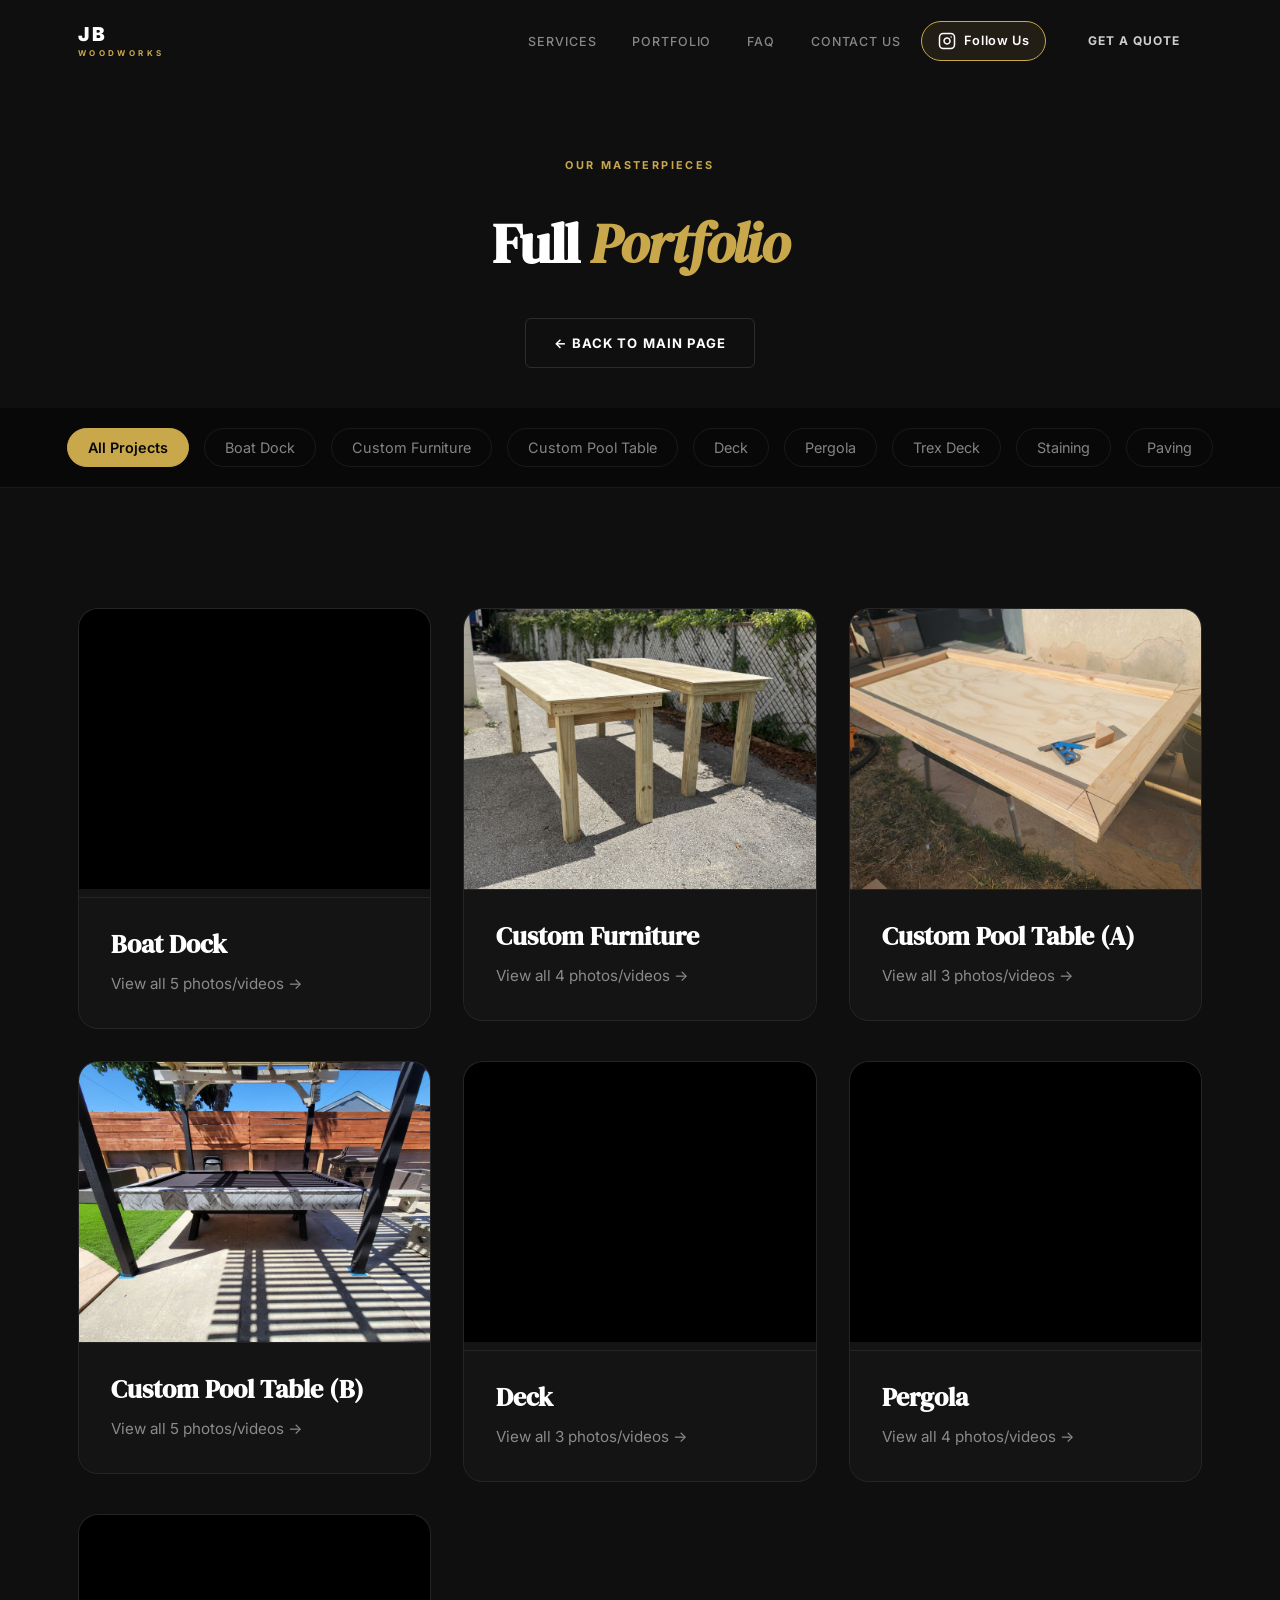
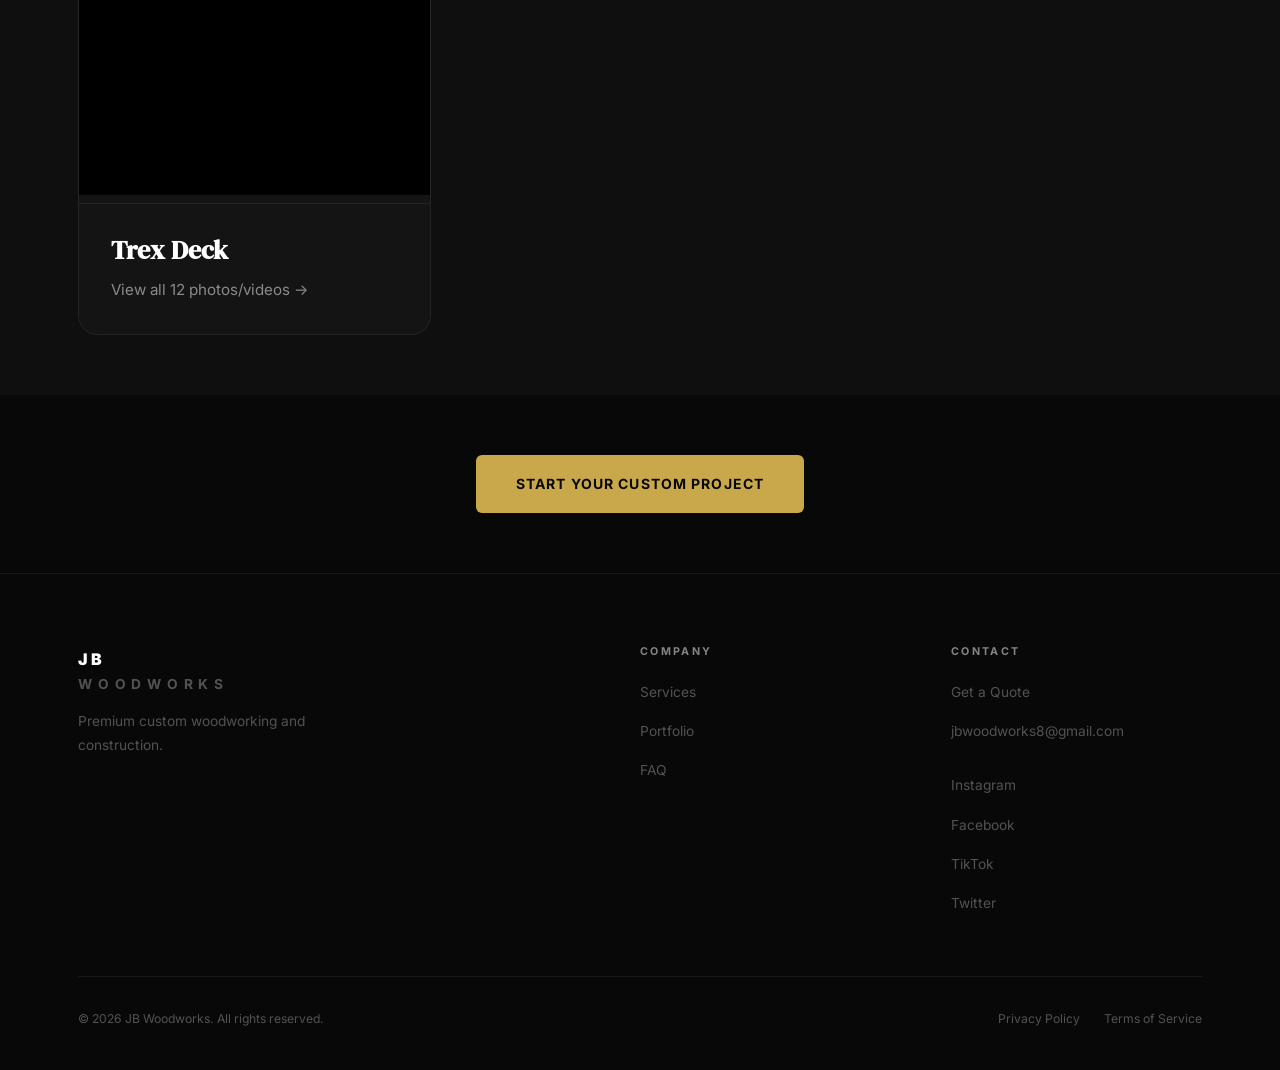
==== commit cc5e127c: "Implement final user feedback layout fixes and FormSubmit config" ====
--- a/portfolio.html
+++ b/portfolio.html
@@ -111,20 +111,18 @@
     <!-- NAV -->
     <nav id="navbar" class="scrolled">
         <div class="nav-inner">
-            <a href="index.html" class="nav-logo">
+            <a href="/" class="nav-logo">
                 <span class="nav-logo-text">JB <span class="nav-logo-sub">WOODWORKS</span></span>
             </a>
             <ul class="nav-links">
-                <li><a href="index.html#services">Services</a></li>
-                <li><a href="portfolio.html">Portfolio</a></li>
-                <li><a href="index.html#faq">FAQ</a></li>
-                <li><a href="index.html#contact">Contact Us</a></li>
+                <li><a href="/#services">Services</a></li>
+                <li><a href="/portfolio">Portfolio</a></li>
+                <li><a href="/#faq">FAQ</a></li>
+                <li><a href="/#contact">Contact Us</a></li>
             </ul>
             <div class="nav-socials" style="display: flex; gap: 12px; align-items: center;">
-                <a href="https://www.instagram.com/jb.woodworkss" target="_blank" rel="noopener" class="nav-instagram"
-                    title="Instagram">
-                    <svg width="18" height="18" viewBox="0 0 24 24" fill="none" stroke="currentColor" stroke-width="2"
-                        stroke-linecap="round" stroke-linejoin="round">
+                <a href="https://www.instagram.com/jb.woodworkss" target="_blank" rel="noopener" class="nav-instagram" title="Instagram">
+                    <svg width="18" height="18" viewBox="0 0 24 24" fill="none" stroke="currentColor" stroke-width="2" stroke-linecap="round" stroke-linejoin="round">
                         <rect x="2" y="2" width="20" height="20" rx="5" ry="5"></rect>
                         <path d="M16 11.37A4 4 0 1 1 12.63 8 4 4 0 0 1 16 11.37z"></path>
                         <line x1="17.5" y1="6.5" x2="17.51" y2="6.5"></line>
@@ -132,7 +130,7 @@
                     <span>Follow Us</span>
                 </a>
             </div>
-            <a href="index.html#contact" class="btn btn-nav">Get a Quote</a>
+            <a href="/#contact" class="btn btn-nav">Get a Quote</a>
             <button class="nav-hamburger" id="hamburger" aria-label="Toggle menu">
                 <span></span><span></span><span></span>
             </button>
@@ -142,17 +140,14 @@
     <!-- MOBILE MENU -->
     <div class="mobile-menu" id="mobileMenu">
         <ul>
-            <li><a href="index.html#services" class="mob-link">Services</a></li>
-            <li><a href="portfolio.html" class="mob-link">Portfolio</a></li>
-            <li><a href="index.html#faq" class="mob-link">FAQ</a></li>
-            <li><a href="https://www.instagram.com/jb.woodworkss" target="_blank" rel="noopener"
-                    class="mob-link">Instagram</a></li>
-            <li><a href="https://www.facebook.com/people/JB-Woodworks/61581118061434" target="_blank" rel="noopener"
-                    class="mob-link">Facebook</a></li>
-            <li><a href="https://www.tiktok.com/@jbwoodworks_" target="_blank" rel="noopener"
-                    class="mob-link">TikTok</a></li>
+            <li><a href="/#services" class="mob-link">Services</a></li>
+            <li><a href="/portfolio" class="mob-link">Portfolio</a></li>
+            <li><a href="/#faq" class="mob-link">FAQ</a></li>
+            <li><a href="https://www.instagram.com/jb.woodworkss" target="_blank" rel="noopener" class="mob-link">Instagram</a></li>
+            <li><a href="https://www.facebook.com/people/JB-Woodworks/61581118061434" target="_blank" rel="noopener" class="mob-link">Facebook</a></li>
+            <li><a href="https://www.tiktok.com/@jbwoodworks_" target="_blank" rel="noopener" class="mob-link">TikTok</a></li>
             <li><a href="https://x.com/jbwoodworks8" target="_blank" rel="noopener" class="mob-link">Twitter</a></li>
-            <li><a href="index.html#contact" class="btn btn-primary mob-link">Get a Quote</a></li>
+            <li><a href="/#contact" class="btn btn-primary mob-link">Get a Quote</a></li>
         </ul>
     </div>
 
@@ -194,29 +189,18 @@
                         </div>
                     </div>
                 </a>
-                <a href="project_custom_furniture_a.html" style="text-decoration: none; color: inherit;"
+                <a href="project_custom_furniture.html" style="text-decoration: none; color: inherit;"
                     class="portfolio-item CustomFurniture">
                     <div class="portfolio-card">
                         <div class="portfolio-image"
                             style="background-image: url('Jah Images/Custom Furniture/IMG_1128_00.jpg');"></div>
                         <div class="portfolio-content">
-                            <h3>Custom Furniture (A)</h3>
+                            <h3>Custom Furniture</h3>
                             <p class="portfolio-desc">View all 4 photos/videos &rarr;</p>
                         </div>
                     </div>
                 </a>
-                <a href="project_custom_furniture_b.html" style="text-decoration: none; color: inherit;"
-                    class="portfolio-item CustomFurniture">
-                    <div class="portfolio-card">
-                        <div class="portfolio-image"
-                            style="background-image: url('Jah Images/Custom Furniture/0FE1AF74-18F7-46BD-B582-0A5357CD9CB5.jpg');">
-                        </div>
-                        <div class="portfolio-content">
-                            <h3>Custom Furniture (B)</h3>
-                            <p class="portfolio-desc">View all 7 photos/videos &rarr;</p>
-                        </div>
-                    </div>
-                </a>
+                
                 <a href="project_custom_pool_table_a.html" style="text-decoration: none; color: inherit;"
                     class="portfolio-item CustomPoolTable">
                     <div class="portfolio-card">
@@ -295,7 +279,7 @@
                 <div class="footer-brand">
                     <div class="footer-logo-wrap">
                         <div>
-                            <a href="index.html" class="footer-logo">JB</a>
+                            <a href="/" class="footer-logo">JB</a>
                             <p class="footer-tagline">WOODWORKS</p>
                         </div>
                     </div>
@@ -304,22 +288,19 @@
                 <div class="footer-links-col">
                     <h4>Company</h4>
                     <ul>
-                        <li><a href="index.html#services">Services</a></li>
-                        <li><a href="portfolio.html">Portfolio</a></li>
-                        <li><a href="index.html#faq">FAQ</a></li>
+                        <li><a href="/#services">Services</a></li>
+                        <li><a href="/portfolio">Portfolio</a></li>
+                        <li><a href="/#faq">FAQ</a></li>
                     </ul>
                 </div>
                 <div class="footer-links-col">
                     <h4>Contact</h4>
                     <ul>
-                        <li><a href="index.html#contact">Get a Quote</a></li>
+                        <li><a href="/#contact">Get a Quote</a></li>
                         <li><a href="mailto:jbwoodworks8@gmail.com">jbwoodworks8@gmail.com</a></li>
-                        <li style="margin-top: 15px;"><a href="https://www.instagram.com/jb.woodworkss" target="_blank"
-                                rel="noopener">Instagram</a></li>
-                        <li><a href="https://www.facebook.com/people/JB-Woodworks/61581118061434" target="_blank"
-                                rel="noopener">Facebook</a></li>
-                        <li><a href="https://www.tiktok.com/@jbwoodworks_" target="_blank" rel="noopener">TikTok</a>
-                        </li>
+                        <li style="margin-top: 15px;"><a href="https://www.instagram.com/jb.woodworkss" target="_blank" rel="noopener">Instagram</a></li>
+                        <li><a href="https://www.facebook.com/people/JB-Woodworks/61581118061434" target="_blank" rel="noopener">Facebook</a></li>
+                        <li><a href="https://www.tiktok.com/@jbwoodworks_" target="_blank" rel="noopener">TikTok</a></li>
                         <li><a href="https://x.com/jbwoodworks8" target="_blank" rel="noopener">Twitter</a></li>
                     </ul>
                 </div>
@@ -327,8 +308,8 @@
             <div class="footer-bottom">
                 <p>&copy; 2026 JB Woodworks. All rights reserved.</p>
                 <div class="footer-legal-links">
-                    <a href="privacy.html">Privacy Policy</a>
-                    <a href="terms.html">Terms of Service</a>
+                    <a href="/privacy">Privacy Policy</a>
+                    <a href="/terms">Terms of Service</a>
                 </div>
             </div>
         </div>
--- a/style.css
+++ b/style.css
@@ -366,7 +366,7 @@
    ============================================= */
 #hero {
   position: relative;
-  min-height: 100vh;
+  min-height: 100svh;
   display: flex;
   align-items: center;
   overflow: hidden;
@@ -379,6 +379,8 @@
   inset: 0;
   overflow: hidden;
   z-index: 0;
+  width: 100%;
+  height: 100%;
 }
 
 .hero-slide {
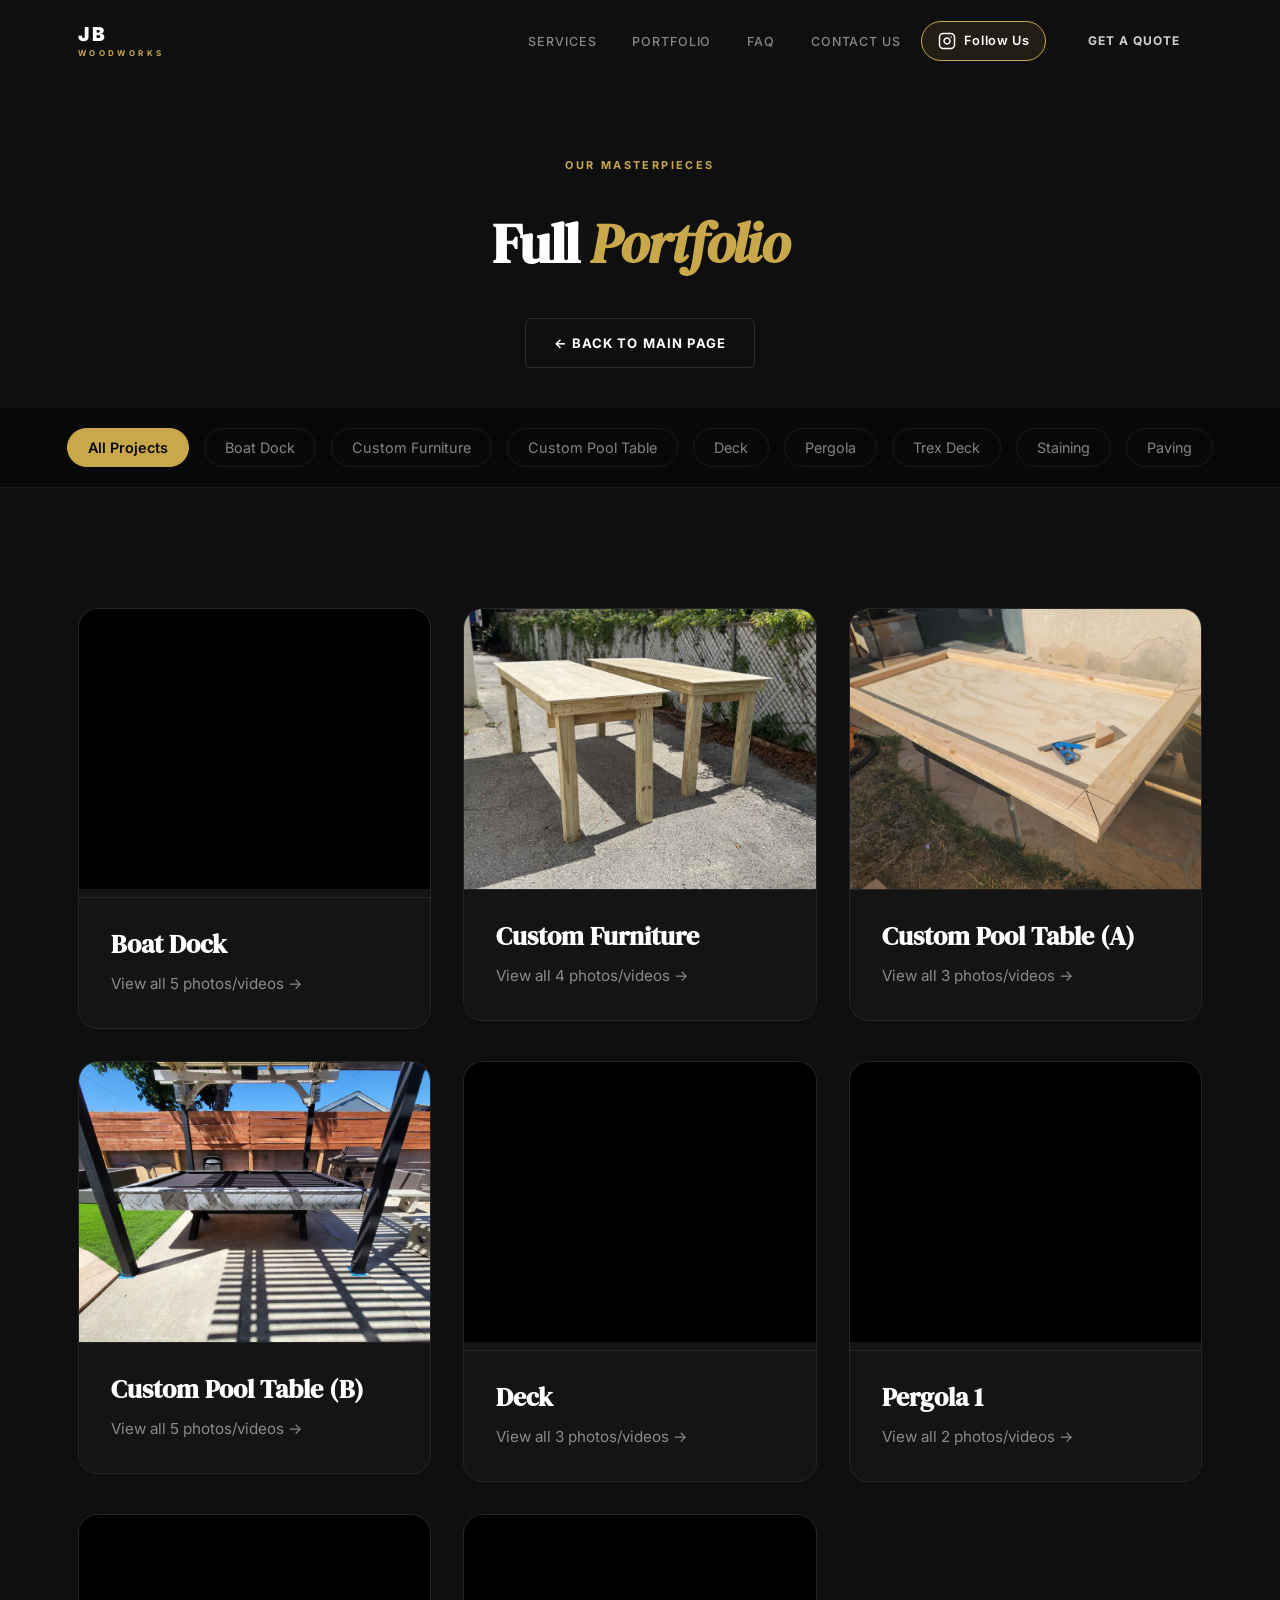
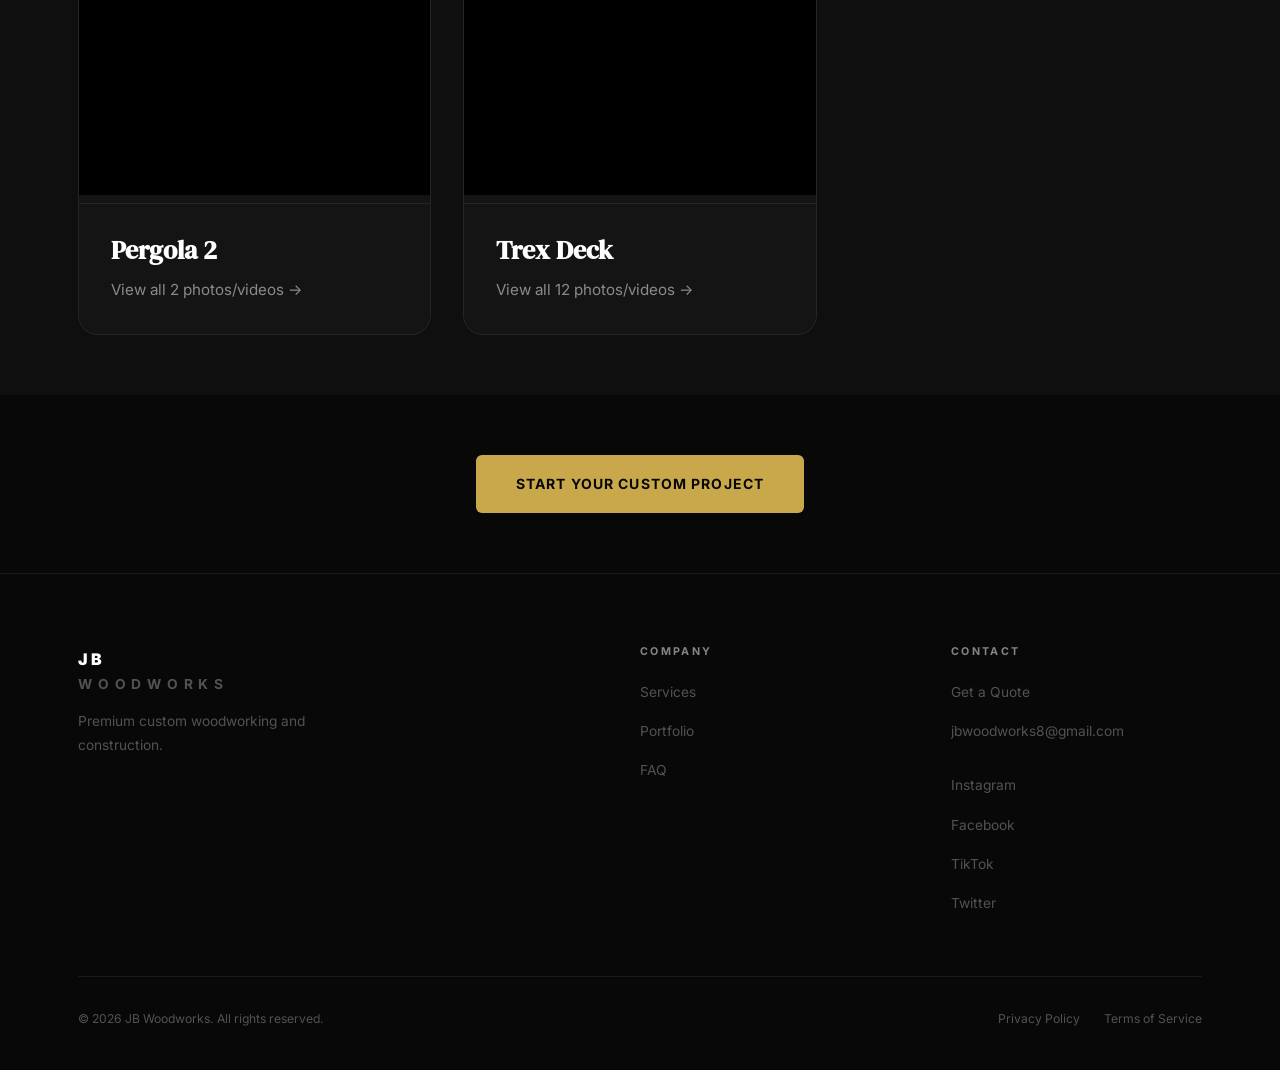
==== commit fd12044e: "Fix broken links to split Pergola pages" ====
--- a/portfolio.html
+++ b/portfolio.html
@@ -121,8 +121,10 @@
                 <li><a href="/#contact">Contact Us</a></li>
             </ul>
             <div class="nav-socials" style="display: flex; gap: 12px; align-items: center;">
-                <a href="https://www.instagram.com/jb.woodworkss" target="_blank" rel="noopener" class="nav-instagram" title="Instagram">
-                    <svg width="18" height="18" viewBox="0 0 24 24" fill="none" stroke="currentColor" stroke-width="2" stroke-linecap="round" stroke-linejoin="round">
+                <a href="https://www.instagram.com/jb.woodworkss" target="_blank" rel="noopener" class="nav-instagram"
+                    title="Instagram">
+                    <svg width="18" height="18" viewBox="0 0 24 24" fill="none" stroke="currentColor" stroke-width="2"
+                        stroke-linecap="round" stroke-linejoin="round">
                         <rect x="2" y="2" width="20" height="20" rx="5" ry="5"></rect>
                         <path d="M16 11.37A4 4 0 1 1 12.63 8 4 4 0 0 1 16 11.37z"></path>
                         <line x1="17.5" y1="6.5" x2="17.51" y2="6.5"></line>
@@ -143,9 +145,12 @@
             <li><a href="/#services" class="mob-link">Services</a></li>
             <li><a href="/portfolio" class="mob-link">Portfolio</a></li>
             <li><a href="/#faq" class="mob-link">FAQ</a></li>
-            <li><a href="https://www.instagram.com/jb.woodworkss" target="_blank" rel="noopener" class="mob-link">Instagram</a></li>
-            <li><a href="https://www.facebook.com/people/JB-Woodworks/61581118061434" target="_blank" rel="noopener" class="mob-link">Facebook</a></li>
-            <li><a href="https://www.tiktok.com/@jbwoodworks_" target="_blank" rel="noopener" class="mob-link">TikTok</a></li>
+            <li><a href="https://www.instagram.com/jb.woodworkss" target="_blank" rel="noopener"
+                    class="mob-link">Instagram</a></li>
+            <li><a href="https://www.facebook.com/people/JB-Woodworks/61581118061434" target="_blank" rel="noopener"
+                    class="mob-link">Facebook</a></li>
+            <li><a href="https://www.tiktok.com/@jbwoodworks_" target="_blank" rel="noopener"
+                    class="mob-link">TikTok</a></li>
             <li><a href="https://x.com/jbwoodworks8" target="_blank" rel="noopener" class="mob-link">Twitter</a></li>
             <li><a href="/#contact" class="btn btn-primary mob-link">Get a Quote</a></li>
         </ul>
@@ -200,7 +205,7 @@
                         </div>
                     </div>
                 </a>
-                
+
                 <a href="project_custom_pool_table_a.html" style="text-decoration: none; color: inherit;"
                     class="portfolio-item CustomPoolTable">
                     <div class="portfolio-card">
@@ -238,7 +243,7 @@
                         </div>
                     </div>
                 </a>
-                <a href="project_pergola.html" style="text-decoration: none; color: inherit;"
+                <a href="project_pergola_a.html" style="text-decoration: none; color: inherit;"
                     class="portfolio-item Pergola">
                     <div class="portfolio-card">
                         <video class="portfolio-image"
@@ -247,8 +252,22 @@
                             <source src="Jah Images/Pergola/IMG_0047.mp4" type="video/mp4">
                         </video>
                         <div class="portfolio-content">
-                            <h3>Pergola</h3>
-                            <p class="portfolio-desc">View all 4 photos/videos &rarr;</p>
+                            <h3>Pergola 1</h3>
+                            <p class="portfolio-desc">View all 2 photos/videos &rarr;</p>
+                        </div>
+                    </div>
+                </a>
+                <a href="project_pergola_b.html" style="text-decoration: none; color: inherit;"
+                    class="portfolio-item Pergola">
+                    <div class="portfolio-card">
+                        <video class="portfolio-image"
+                            style="width: 100%; height: 280px; object-fit: cover; background: #000;" autoplay loop muted
+                            playsinline>
+                            <source src="Jah Images/Pergola/IMG_1866.mp4" type="video/mp4">
+                        </video>
+                        <div class="portfolio-content">
+                            <h3>Pergola 2</h3>
+                            <p class="portfolio-desc">View all 2 photos/videos &rarr;</p>
                         </div>
                     </div>
                 </a>
@@ -298,9 +317,12 @@
                     <ul>
                         <li><a href="/#contact">Get a Quote</a></li>
                         <li><a href="mailto:jbwoodworks8@gmail.com">jbwoodworks8@gmail.com</a></li>
-                        <li style="margin-top: 15px;"><a href="https://www.instagram.com/jb.woodworkss" target="_blank" rel="noopener">Instagram</a></li>
-                        <li><a href="https://www.facebook.com/people/JB-Woodworks/61581118061434" target="_blank" rel="noopener">Facebook</a></li>
-                        <li><a href="https://www.tiktok.com/@jbwoodworks_" target="_blank" rel="noopener">TikTok</a></li>
+                        <li style="margin-top: 15px;"><a href="https://www.instagram.com/jb.woodworkss" target="_blank"
+                                rel="noopener">Instagram</a></li>
+                        <li><a href="https://www.facebook.com/people/JB-Woodworks/61581118061434" target="_blank"
+                                rel="noopener">Facebook</a></li>
+                        <li><a href="https://www.tiktok.com/@jbwoodworks_" target="_blank" rel="noopener">TikTok</a>
+                        </li>
                         <li><a href="https://x.com/jbwoodworks8" target="_blank" rel="noopener">Twitter</a></li>
                     </ul>
                 </div>
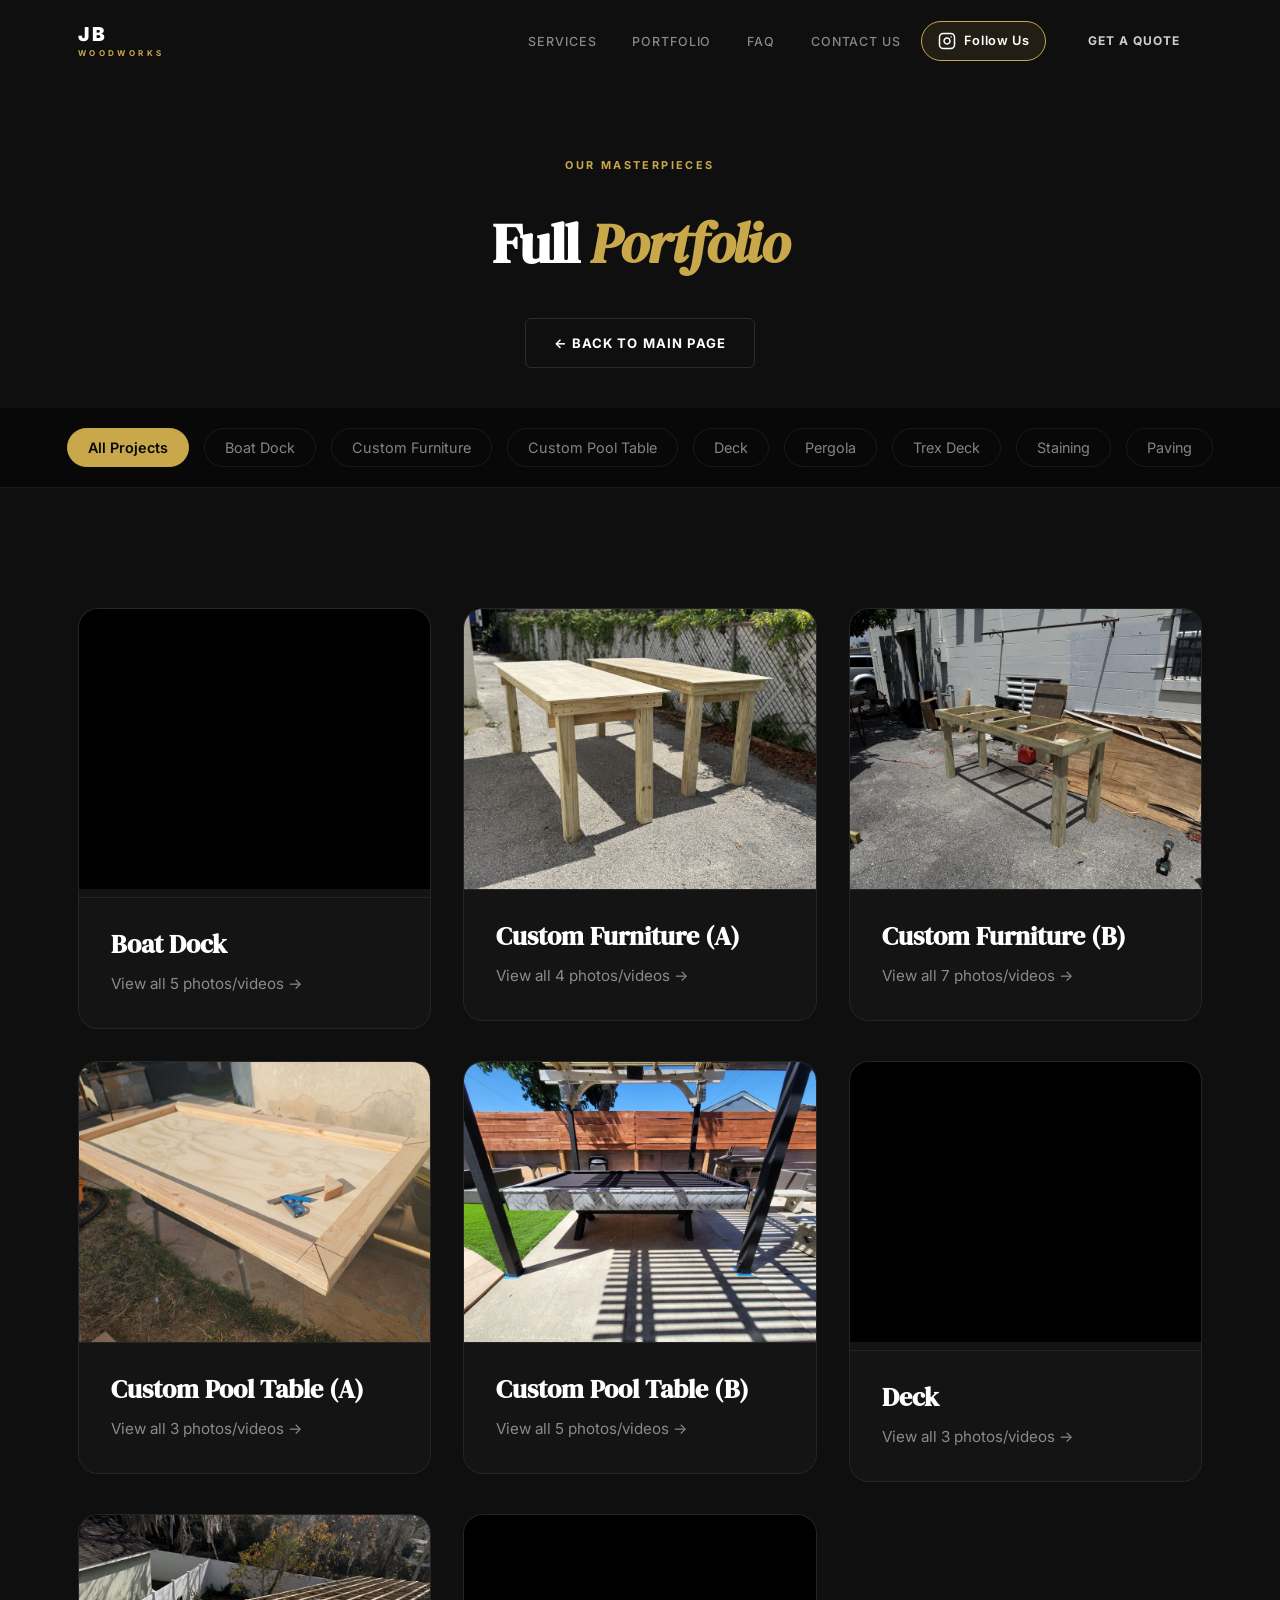
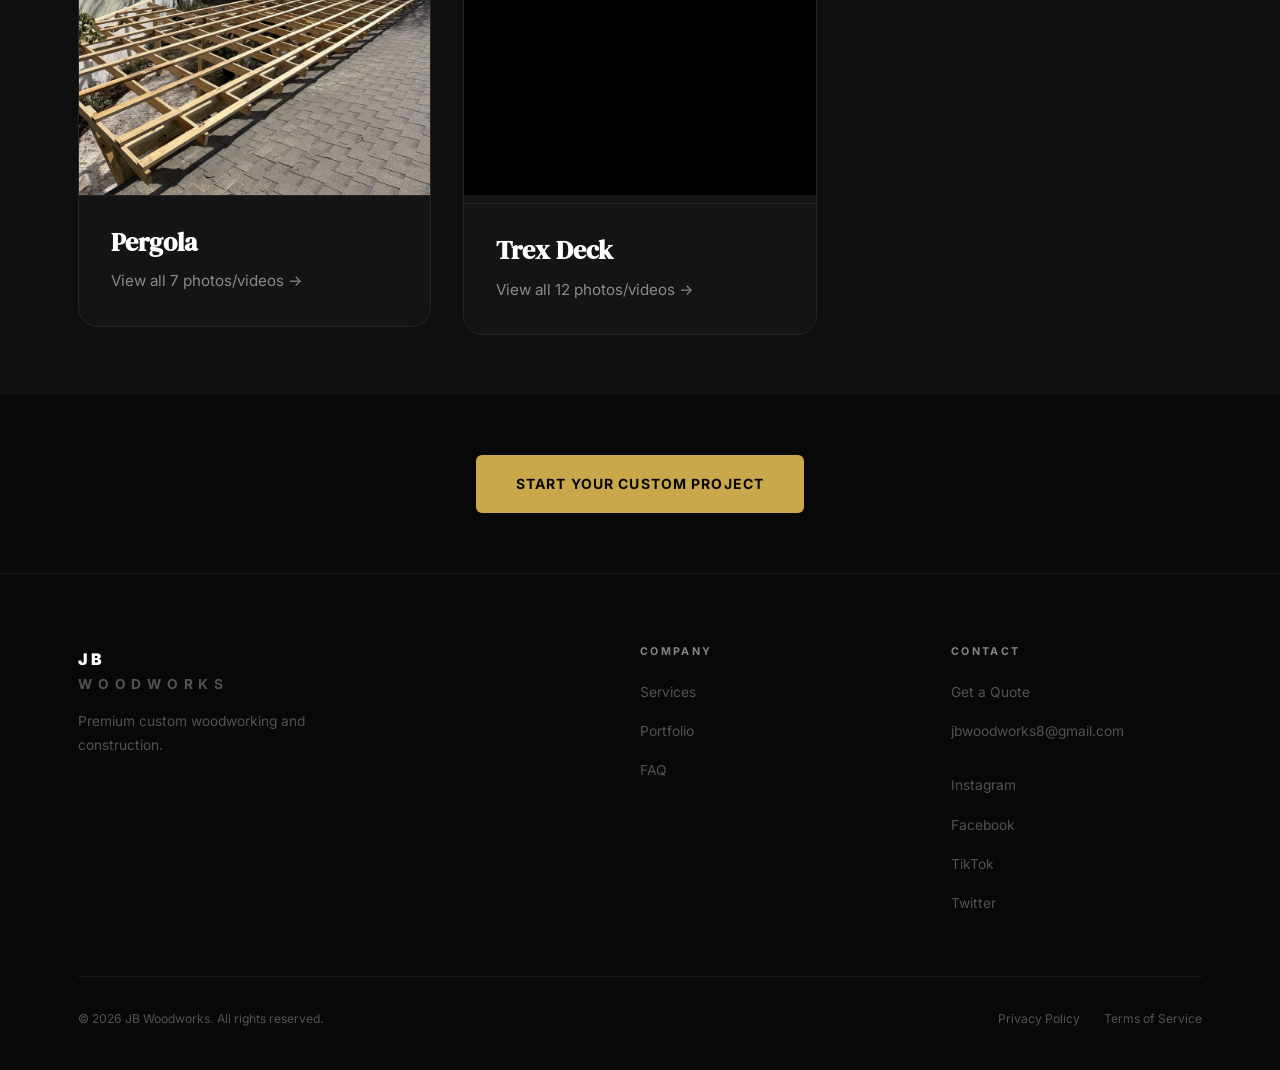
==== commit 4bf97de6: "Sort Custom Furniture images and update portfolio counts" ====
--- a/portfolio.html
+++ b/portfolio.html
@@ -1,130 +1,47 @@
 <!DOCTYPE html>
 <html lang="en">
-
 <head>
     <meta charset="UTF-8" />
     <meta name="viewport" content="width=device-width, initial-scale=1.0" />
     <title>Portfolio | JB Woodworks</title>
     <link rel="preconnect" href="https://fonts.googleapis.com" />
     <link rel="preconnect" href="https://fonts.gstatic.com" crossorigin />
-    <link
-        href="https://fonts.googleapis.com/css2?family=Inter:wght@300;400;500;600;700;800;900&family=DM+Serif+Display:ital@0;1&display=swap"
-        rel="stylesheet" />
+    <link href="https://fonts.googleapis.com/css2?family=Inter:wght@300;400;500;600;700;800;900&family=DM+Serif+Display:ital@0;1&display=swap" rel="stylesheet" />
     <link rel="stylesheet" href="style.css" />
     <style>
-        .portfolio-header {
-            padding-top: 150px;
-            padding-bottom: 40px;
-            text-align: center;
-            background: var(--black-2);
-        }
-
-        .portfolio-tabs {
-            display: flex;
-            flex-wrap: wrap;
-            justify-content: center;
-            gap: 15px;
-            padding: 20px;
-            background: var(--black-1);
-            border-bottom: 1px solid var(--border);
-        }
-
-        .tab-btn {
-            background: transparent;
-            color: var(--white-50);
-            border: 1px solid var(--border);
-            padding: 10px 20px;
-            border-radius: 30px;
-            cursor: pointer;
-            font-family: 'Inter', sans-serif;
-            font-size: 0.9rem;
-            transition: all 0.3s ease;
-        }
-
-        .tab-btn:hover {
-            color: var(--white);
-            border-color: var(--gold);
-        }
-
-        .tab-btn.active {
-            background: var(--gold);
-            color: var(--black);
-            border-color: var(--gold);
-            font-weight: 600;
-        }
-
-        .portfolio-grid-container {
-            padding: 60px 0;
-            background: var(--black-2);
-        }
-
-        .portfolio-item {
-            display: none;
-        }
-
-        .portfolio-item.show {
-            display: block;
-            animation: fadeIn 0.5s ease;
-        }
-
-        .gallery-grid-container {
-            padding: 60px 0;
-            background: var(--black-2);
-        }
-
-        .gallery-item {
-            width: 100%;
-            border-radius: var(--radius-lg);
-            overflow: hidden;
-            border: 1px solid var(--border);
-            background: var(--black-3);
-            display: flex;
-            align-items: center;
-            justify-content: center;
-            margin-bottom: 30px;
-        }
-
-        .gallery-item img,
-        .gallery-item video {
-            width: 100%;
-            height: auto;
-            max-height: 80vh;
-            object-fit: contain;
-        }
-
-        @keyframes fadeIn {
-            from {
-                opacity: 0;
-                transform: translateY(10px);
-            }
-
-            to {
-                opacity: 1;
-                transform: translateY(0);
-            }
-        }
+        .portfolio-header { padding-top: 150px; padding-bottom: 40px; text-align: center; background: var(--black-2); }
+        .portfolio-tabs { display: flex; flex-wrap: wrap; justify-content: center; gap: 15px; padding: 20px; background: var(--black-1); border-bottom: 1px solid var(--border); }
+        .tab-btn { background: transparent; color: var(--white-50); border: 1px solid var(--border); padding: 10px 20px; border-radius: 30px; cursor: pointer; font-family: 'Inter', sans-serif; font-size: 0.9rem; transition: all 0.3s ease; }
+        .tab-btn:hover { color: var(--white); border-color: var(--gold); }
+        .tab-btn.active { background: var(--gold); color: var(--black); border-color: var(--gold); font-weight: 600; }
+        .portfolio-grid-container { padding: 60px 0; background: var(--black-2); }
+        .portfolio-item { display: none; }
+        .portfolio-item.show { display: block; animation: fadeIn 0.5s ease; }
+        
+        .gallery-grid-container { padding: 60px 0; background: var(--black-2); }
+        .gallery-item { width: 100%; border-radius: var(--radius-lg); overflow: hidden; border: 1px solid var(--border); background: var(--black-3); display: flex; align-items: center; justify-content: center; margin-bottom: 30px; }
+        .gallery-item img, .gallery-item video { width: 100%; height: auto; max-height: 80vh; object-fit: contain; }
+        
+        @keyframes fadeIn { from { opacity: 0; transform: translateY(10px); } to { opacity: 1; transform: translateY(0); } }
     </style>
 </head>
-
 <body>
 
     <!-- NAV -->
     <nav id="navbar" class="scrolled">
         <div class="nav-inner">
-            <a href="/" class="nav-logo">
+            <a href="index.html" class="nav-logo">
                 <span class="nav-logo-text">JB <span class="nav-logo-sub">WOODWORKS</span></span>
             </a>
             <ul class="nav-links">
-                <li><a href="/#services">Services</a></li>
-                <li><a href="/portfolio">Portfolio</a></li>
-                <li><a href="/#faq">FAQ</a></li>
-                <li><a href="/#contact">Contact Us</a></li>
+                <li><a href="index.html#services">Services</a></li>
+                <li><a href="portfolio.html">Portfolio</a></li>
+                <li><a href="index.html#faq">FAQ</a></li>
+                <li><a href="index.html#contact">Contact Us</a></li>
             </ul>
             <div class="nav-socials" style="display: flex; gap: 12px; align-items: center;">
-                <a href="https://www.instagram.com/jb.woodworkss" target="_blank" rel="noopener" class="nav-instagram"
-                    title="Instagram">
-                    <svg width="18" height="18" viewBox="0 0 24 24" fill="none" stroke="currentColor" stroke-width="2"
-                        stroke-linecap="round" stroke-linejoin="round">
+                <a href="https://www.instagram.com/jb.woodworkss" target="_blank" rel="noopener" class="nav-instagram" title="Instagram">
+                    <svg width="18" height="18" viewBox="0 0 24 24" fill="none" stroke="currentColor" stroke-width="2" stroke-linecap="round" stroke-linejoin="round">
                         <rect x="2" y="2" width="20" height="20" rx="5" ry="5"></rect>
                         <path d="M16 11.37A4 4 0 1 1 12.63 8 4 4 0 0 1 16 11.37z"></path>
                         <line x1="17.5" y1="6.5" x2="17.51" y2="6.5"></line>
@@ -132,7 +49,7 @@
                     <span>Follow Us</span>
                 </a>
             </div>
-            <a href="/#contact" class="btn btn-nav">Get a Quote</a>
+            <a href="index.html#contact" class="btn btn-nav">Get a Quote</a>
             <button class="nav-hamburger" id="hamburger" aria-label="Toggle menu">
                 <span></span><span></span><span></span>
             </button>
@@ -142,17 +59,14 @@
     <!-- MOBILE MENU -->
     <div class="mobile-menu" id="mobileMenu">
         <ul>
-            <li><a href="/#services" class="mob-link">Services</a></li>
-            <li><a href="/portfolio" class="mob-link">Portfolio</a></li>
-            <li><a href="/#faq" class="mob-link">FAQ</a></li>
-            <li><a href="https://www.instagram.com/jb.woodworkss" target="_blank" rel="noopener"
-                    class="mob-link">Instagram</a></li>
-            <li><a href="https://www.facebook.com/people/JB-Woodworks/61581118061434" target="_blank" rel="noopener"
-                    class="mob-link">Facebook</a></li>
-            <li><a href="https://www.tiktok.com/@jbwoodworks_" target="_blank" rel="noopener"
-                    class="mob-link">TikTok</a></li>
+            <li><a href="index.html#services" class="mob-link">Services</a></li>
+            <li><a href="portfolio.html" class="mob-link">Portfolio</a></li>
+            <li><a href="index.html#faq" class="mob-link">FAQ</a></li>
+            <li><a href="https://www.instagram.com/jb.woodworkss" target="_blank" rel="noopener" class="mob-link">Instagram</a></li>
+            <li><a href="https://www.facebook.com/people/JB-Woodworks/61581118061434" target="_blank" rel="noopener" class="mob-link">Facebook</a></li>
+            <li><a href="https://www.tiktok.com/@jbwoodworks_" target="_blank" rel="noopener" class="mob-link">TikTok</a></li>
             <li><a href="https://x.com/jbwoodworks8" target="_blank" rel="noopener" class="mob-link">Twitter</a></li>
-            <li><a href="/#contact" class="btn btn-primary mob-link">Get a Quote</a></li>
+            <li><a href="index.html#contact" class="btn btn-primary mob-link">Get a Quote</a></li>
         </ul>
     </div>
 
@@ -161,8 +75,7 @@
         <div class="container">
             <span class="section-tag">Our Masterpieces</span>
             <h1 class="hero-headline" style="font-size: 3.5rem; margin-top:20px;">Full <em>Portfolio</em></h1>
-            <a href="index.html" class="btn btn-ghost" style="margin-top: 20px; display:inline-block;">&larr; Back to
-                Main Page</a>
+            <a href="index.html" class="btn btn-ghost" style="margin-top: 20px; display:inline-block;">&larr; Back to Main Page</a>
         </div>
     </section>
 
@@ -180,112 +93,85 @@
     <div class="portfolio-grid-container">
         <div class="container">
             <div class="portfolio-grid">
-                <a href="project_boat_dock.html" style="text-decoration: none; color: inherit;"
-                    class="portfolio-item BoatDock">
-                    <div class="portfolio-card">
-                        <video class="portfolio-image"
-                            style="width: 100%; height: 280px; object-fit: cover; background: #000;" autoplay loop muted
-                            playsinline>
-                            <source src="Jah Images/Boat Dock/IMG_1577.mp4" type="video/mp4">
-                        </video>
-                        <div class="portfolio-content">
-                            <h3>Boat Dock</h3>
-                            <p class="portfolio-desc">View all 5 photos/videos &rarr;</p>
-                        </div>
+<a href="project_boat_dock.html" style="text-decoration: none; color: inherit;" class="portfolio-item BoatDock">
+            <div class="portfolio-card">
+                <video class="portfolio-image" style="width: 100%; height: 280px; object-fit: cover; background: #000;" autoplay loop muted playsinline>
+                    <source src="Jah Images/Boat Dock/IMG_1577.mp4" type="video/mp4">
+                </video>
+                <div class="portfolio-content">
+                    <h3>Boat Dock</h3>
+                    <p class="portfolio-desc">View all 5 photos/videos &rarr;</p>
+                </div>
+            </div>
+        </a>
+        <a href="project_custom_furniture_a.html" style="text-decoration: none; color: inherit;" class="portfolio-item CustomFurniture">
+            <div class="portfolio-card">
+                <div class="portfolio-image" style="background-image: url('Jah Images/Custom Furniture/IMG_1128_00.jpg');"></div>
+                <div class="portfolio-content">
+                    <h3>Custom Furniture (A)</h3>
+                    <p class="portfolio-desc">View all 4 photos/videos &rarr;</p>
+                </div>
+            </div>
+        </a>
+        <a href="project_custom_furniture_b.html" style="text-decoration: none; color: inherit;" class="portfolio-item CustomFurniture">
+            <div class="portfolio-card">
+                <div class="portfolio-image" style="background-image: url('Jah Images/Custom Furniture/0FE1AF74-18F7-46BD-B582-0A5357CD9CB5.jpg');"></div>
+                <div class="portfolio-content">
+                    <h3>Custom Furniture (B)</h3>
+                    <p class="portfolio-desc">View all 7 photos/videos &rarr;</p>
+                </div>
+            </div>
+        </a>
+        <a href="project_custom_pool_table_a.html" style="text-decoration: none; color: inherit;" class="portfolio-item CustomPoolTable">
+            <div class="portfolio-card">
+                <div class="portfolio-image" style="background-image: url('Jah Images/Custom Pool Table/Resized_1000013685_732422567246746.jpg');"></div>
+                <div class="portfolio-content">
+                    <h3>Custom Pool Table (A)</h3>
+                    <p class="portfolio-desc">View all 3 photos/videos &rarr;</p>
+                </div>
+            </div>
+        </a>
+        <a href="project_custom_pool_table_b.html" style="text-decoration: none; color: inherit;" class="portfolio-item CustomPoolTable">
+            <div class="portfolio-card">
+                <div class="portfolio-image" style="background-image: url('Jah Images/Custom Pool Table/Resized_1000014068_733961905721315(1).jpg');"></div>
+                <div class="portfolio-content">
+                    <h3>Custom Pool Table (B)</h3>
+                    <p class="portfolio-desc">View all 5 photos/videos &rarr;</p>
+                </div>
+            </div>
+        </a>
+        <a href="project_deck.html" style="text-decoration: none; color: inherit;" class="portfolio-item Deck">
+            <div class="portfolio-card">
+                <video class="portfolio-image" style="width: 100%; height: 280px; object-fit: cover; background: #000;" autoplay loop muted playsinline>
+                    <source src="Jah Images/Deck/IMG_1558.mp4" type="video/mp4">
+                </video>
+                <div class="portfolio-content">
+                    <h3>Deck</h3>
+                    <p class="portfolio-desc">View all 3 photos/videos &rarr;</p>
+                </div>
+            </div>
+        </a>
+        <a href="project_pergola.html" style="text-decoration: none; color: inherit;" class="portfolio-item Pergola">
+            <div class="portfolio-card">
+                <div class="portfolio-image" style="background-image: url('Jah Images/Pergola/IMG_0037.jpg');"></div>
+                <div class="portfolio-content">
+                    <h3>Pergola</h3>
+                    <p class="portfolio-desc">View all 7 photos/videos &rarr;</p>
+                </div>
+            </div>
+        </a>
+        <a href="project_trex_deck.html" style="text-decoration: none; color: inherit;" class="portfolio-item TrexDeck">
+            <div class="portfolio-card">
+                <video class="portfolio-image" style="width: 100%; height: 280px; object-fit: cover; background: #000;" autoplay loop muted playsinline>
+                    <source src="Jah Images/Trex Deck/I like.mp4" type="video/mp4">
+                </video>
+                <div class="portfolio-content">
+                    <h3>Trex Deck</h3>
+                    <p class="portfolio-desc">View all 12 photos/videos &rarr;</p>
+                </div>
+            </div>
+        </a>
                     </div>
-                </a>
-                <a href="project_custom_furniture.html" style="text-decoration: none; color: inherit;"
-                    class="portfolio-item CustomFurniture">
-                    <div class="portfolio-card">
-                        <div class="portfolio-image"
-                            style="background-image: url('Jah Images/Custom Furniture/IMG_1128_00.jpg');"></div>
-                        <div class="portfolio-content">
-                            <h3>Custom Furniture</h3>
-                            <p class="portfolio-desc">View all 4 photos/videos &rarr;</p>
-                        </div>
-                    </div>
-                </a>
-
-                <a href="project_custom_pool_table_a.html" style="text-decoration: none; color: inherit;"
-                    class="portfolio-item CustomPoolTable">
-                    <div class="portfolio-card">
-                        <div class="portfolio-image"
-                            style="background-image: url('Jah Images/Custom Pool Table/Resized_1000013685_732422567246746.jpg');">
-                        </div>
-                        <div class="portfolio-content">
-                            <h3>Custom Pool Table (A)</h3>
-                            <p class="portfolio-desc">View all 3 photos/videos &rarr;</p>
-                        </div>
-                    </div>
-                </a>
-                <a href="project_custom_pool_table_b.html" style="text-decoration: none; color: inherit;"
-                    class="portfolio-item CustomPoolTable">
-                    <div class="portfolio-card">
-                        <div class="portfolio-image"
-                            style="background-image: url('Jah Images/Custom Pool Table/Resized_1000014068_733961905721315(1).jpg');">
-                        </div>
-                        <div class="portfolio-content">
-                            <h3>Custom Pool Table (B)</h3>
-                            <p class="portfolio-desc">View all 5 photos/videos &rarr;</p>
-                        </div>
-                    </div>
-                </a>
-                <a href="project_deck.html" style="text-decoration: none; color: inherit;" class="portfolio-item Deck">
-                    <div class="portfolio-card">
-                        <video class="portfolio-image"
-                            style="width: 100%; height: 280px; object-fit: cover; background: #000;" autoplay loop muted
-                            playsinline>
-                            <source src="Jah Images/Deck/IMG_1558.mp4" type="video/mp4">
-                        </video>
-                        <div class="portfolio-content">
-                            <h3>Deck</h3>
-                            <p class="portfolio-desc">View all 3 photos/videos &rarr;</p>
-                        </div>
-                    </div>
-                </a>
-                <a href="project_pergola_a.html" style="text-decoration: none; color: inherit;"
-                    class="portfolio-item Pergola">
-                    <div class="portfolio-card">
-                        <video class="portfolio-image"
-                            style="width: 100%; height: 280px; object-fit: cover; background: #000;" autoplay loop muted
-                            playsinline>
-                            <source src="Jah Images/Pergola/IMG_0047.mp4" type="video/mp4">
-                        </video>
-                        <div class="portfolio-content">
-                            <h3>Pergola 1</h3>
-                            <p class="portfolio-desc">View all 2 photos/videos &rarr;</p>
-                        </div>
-                    </div>
-                </a>
-                <a href="project_pergola_b.html" style="text-decoration: none; color: inherit;"
-                    class="portfolio-item Pergola">
-                    <div class="portfolio-card">
-                        <video class="portfolio-image"
-                            style="width: 100%; height: 280px; object-fit: cover; background: #000;" autoplay loop muted
-                            playsinline>
-                            <source src="Jah Images/Pergola/IMG_1866.mp4" type="video/mp4">
-                        </video>
-                        <div class="portfolio-content">
-                            <h3>Pergola 2</h3>
-                            <p class="portfolio-desc">View all 2 photos/videos &rarr;</p>
-                        </div>
-                    </div>
-                </a>
-                <a href="project_trex_deck.html" style="text-decoration: none; color: inherit;"
-                    class="portfolio-item TrexDeck">
-                    <div class="portfolio-card">
-                        <video class="portfolio-image"
-                            style="width: 100%; height: 280px; object-fit: cover; background: #000;" autoplay loop muted
-                            playsinline>
-                            <source src="Jah Images/Trex Deck/I like.mp4" type="video/mp4">
-                        </video>
-                        <div class="portfolio-content">
-                            <h3>Trex Deck</h3>
-                            <p class="portfolio-desc">View all 12 photos/videos &rarr;</p>
-                        </div>
-                    </div>
-                </a>
-            </div>
         </div>
     </div>
     <div style="text-align: center; padding: 60px; background: var(--black-1);">
@@ -298,7 +184,7 @@
                 <div class="footer-brand">
                     <div class="footer-logo-wrap">
                         <div>
-                            <a href="/" class="footer-logo">JB</a>
+                            <a href="index.html" class="footer-logo">JB</a>
                             <p class="footer-tagline">WOODWORKS</p>
                         </div>
                     </div>
@@ -307,22 +193,19 @@
                 <div class="footer-links-col">
                     <h4>Company</h4>
                     <ul>
-                        <li><a href="/#services">Services</a></li>
-                        <li><a href="/portfolio">Portfolio</a></li>
-                        <li><a href="/#faq">FAQ</a></li>
+                        <li><a href="index.html#services">Services</a></li>
+                        <li><a href="portfolio.html">Portfolio</a></li>
+                        <li><a href="index.html#faq">FAQ</a></li>
                     </ul>
                 </div>
                 <div class="footer-links-col">
                     <h4>Contact</h4>
                     <ul>
-                        <li><a href="/#contact">Get a Quote</a></li>
+                        <li><a href="index.html#contact">Get a Quote</a></li>
                         <li><a href="mailto:jbwoodworks8@gmail.com">jbwoodworks8@gmail.com</a></li>
-                        <li style="margin-top: 15px;"><a href="https://www.instagram.com/jb.woodworkss" target="_blank"
-                                rel="noopener">Instagram</a></li>
-                        <li><a href="https://www.facebook.com/people/JB-Woodworks/61581118061434" target="_blank"
-                                rel="noopener">Facebook</a></li>
-                        <li><a href="https://www.tiktok.com/@jbwoodworks_" target="_blank" rel="noopener">TikTok</a>
-                        </li>
+                        <li style="margin-top: 15px;"><a href="https://www.instagram.com/jb.woodworkss" target="_blank" rel="noopener">Instagram</a></li>
+                        <li><a href="https://www.facebook.com/people/JB-Woodworks/61581118061434" target="_blank" rel="noopener">Facebook</a></li>
+                        <li><a href="https://www.tiktok.com/@jbwoodworks_" target="_blank" rel="noopener">TikTok</a></li>
                         <li><a href="https://x.com/jbwoodworks8" target="_blank" rel="noopener">Twitter</a></li>
                     </ul>
                 </div>
@@ -330,8 +213,8 @@
             <div class="footer-bottom">
                 <p>&copy; 2026 JB Woodworks. All rights reserved.</p>
                 <div class="footer-legal-links">
-                    <a href="/privacy">Privacy Policy</a>
-                    <a href="/terms">Terms of Service</a>
+                    <a href="privacy.html">Privacy Policy</a>
+                    <a href="terms.html">Terms of Service</a>
                 </div>
             </div>
         </div>
@@ -353,9 +236,9 @@
             var btns = document.getElementsByClassName("tab-btn");
             for (var i = 0; i < btns.length; i++) {
                 btns[i].className = btns[i].className.replace(" active", "");
-                if (c == "" && btns[i].innerHTML == "All Projects") {
+                if(c == "" && btns[i].innerHTML == "All Projects") {
                     btns[i].className += " active";
-                } else if (btns[i].innerHTML.replace(/ /g, "") == c) {
+                } else if(btns[i].innerHTML.replace(/ /g, "") == c) {
                     btns[i].className += " active";
                 }
             }
@@ -365,7 +248,7 @@
             arr1 = element.className.split(" ");
             arr2 = name.split(" ");
             for (i = 0; i < arr2.length; i++) {
-                if (arr1.indexOf(arr2[i]) == -1) { element.className += " " + arr2[i]; }
+                if (arr1.indexOf(arr2[i]) == -1) {element.className += " " + arr2[i];}
             }
         }
         function w3RemoveClass(element, name) {
@@ -380,5 +263,4 @@
         filterSelection("all");
     </script>
 </body>
-
-</html>+</html>
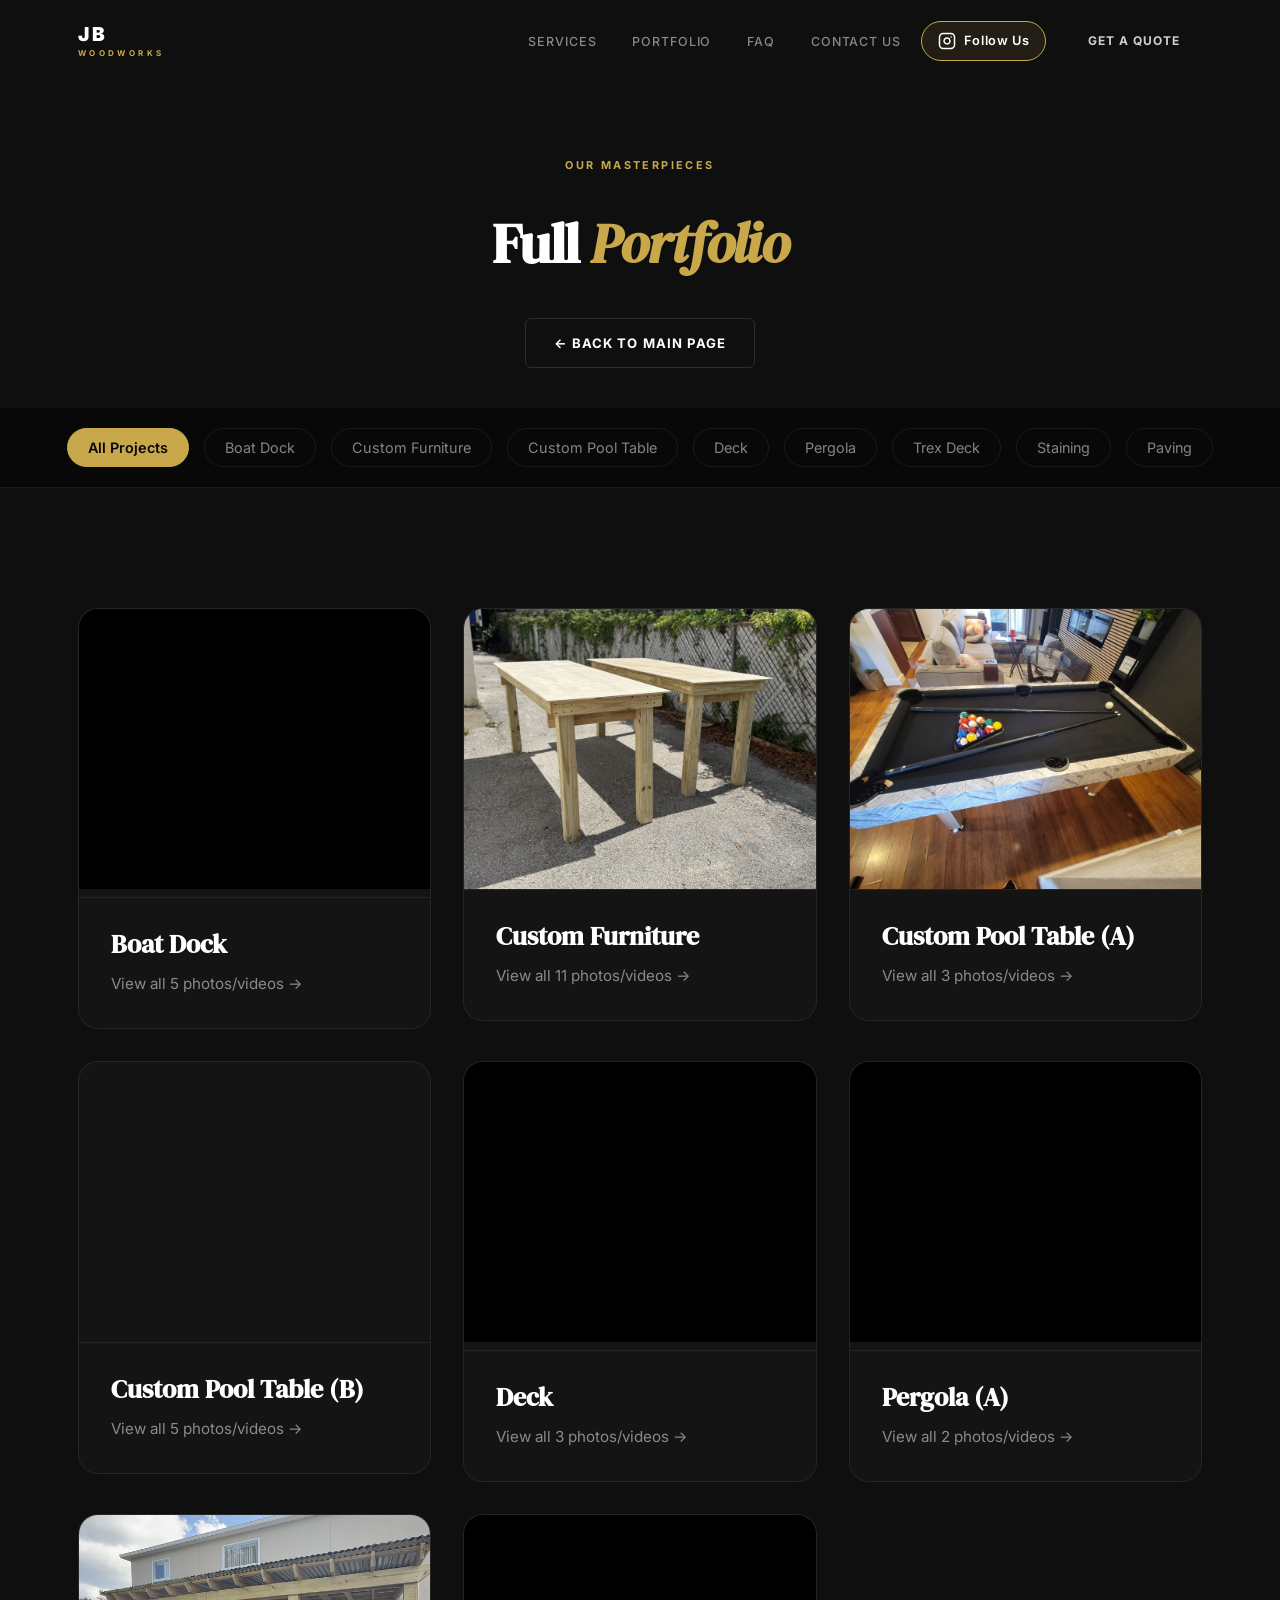
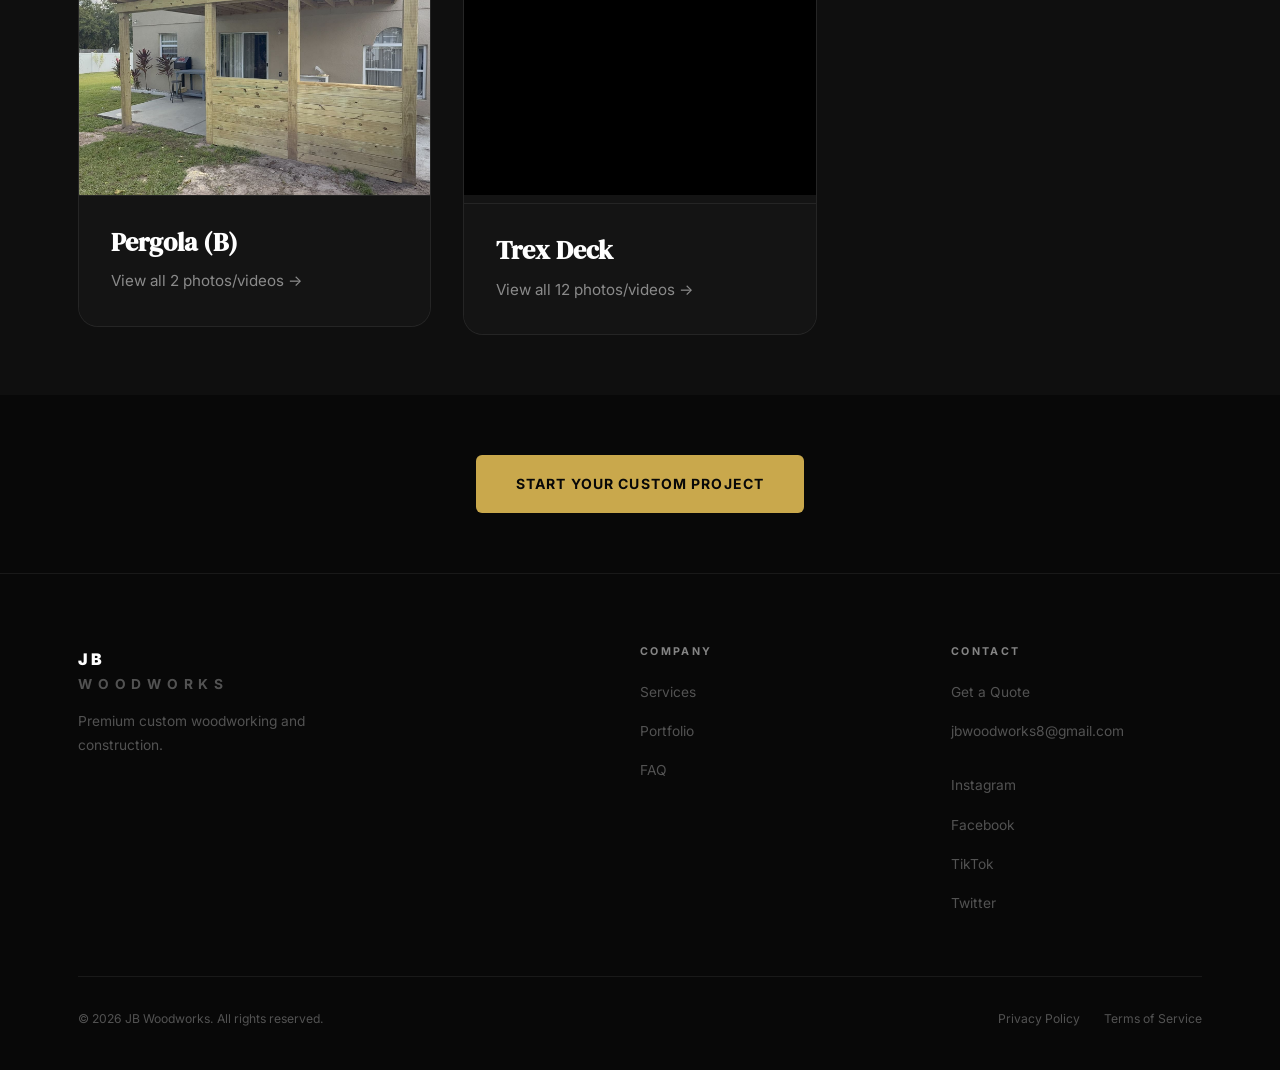
==== commit d9f951ad: "Update portfolio items, cover photos, and AJAX form submission" ====
--- a/portfolio.html
+++ b/portfolio.html
@@ -1,30 +1,111 @@
 <!DOCTYPE html>
 <html lang="en">
+
 <head>
     <meta charset="UTF-8" />
     <meta name="viewport" content="width=device-width, initial-scale=1.0" />
     <title>Portfolio | JB Woodworks</title>
     <link rel="preconnect" href="https://fonts.googleapis.com" />
     <link rel="preconnect" href="https://fonts.gstatic.com" crossorigin />
-    <link href="https://fonts.googleapis.com/css2?family=Inter:wght@300;400;500;600;700;800;900&family=DM+Serif+Display:ital@0;1&display=swap" rel="stylesheet" />
+    <link
+        href="https://fonts.googleapis.com/css2?family=Inter:wght@300;400;500;600;700;800;900&family=DM+Serif+Display:ital@0;1&display=swap"
+        rel="stylesheet" />
     <link rel="stylesheet" href="style.css" />
     <style>
-        .portfolio-header { padding-top: 150px; padding-bottom: 40px; text-align: center; background: var(--black-2); }
-        .portfolio-tabs { display: flex; flex-wrap: wrap; justify-content: center; gap: 15px; padding: 20px; background: var(--black-1); border-bottom: 1px solid var(--border); }
-        .tab-btn { background: transparent; color: var(--white-50); border: 1px solid var(--border); padding: 10px 20px; border-radius: 30px; cursor: pointer; font-family: 'Inter', sans-serif; font-size: 0.9rem; transition: all 0.3s ease; }
-        .tab-btn:hover { color: var(--white); border-color: var(--gold); }
-        .tab-btn.active { background: var(--gold); color: var(--black); border-color: var(--gold); font-weight: 600; }
-        .portfolio-grid-container { padding: 60px 0; background: var(--black-2); }
-        .portfolio-item { display: none; }
-        .portfolio-item.show { display: block; animation: fadeIn 0.5s ease; }
-        
-        .gallery-grid-container { padding: 60px 0; background: var(--black-2); }
-        .gallery-item { width: 100%; border-radius: var(--radius-lg); overflow: hidden; border: 1px solid var(--border); background: var(--black-3); display: flex; align-items: center; justify-content: center; margin-bottom: 30px; }
-        .gallery-item img, .gallery-item video { width: 100%; height: auto; max-height: 80vh; object-fit: contain; }
-        
-        @keyframes fadeIn { from { opacity: 0; transform: translateY(10px); } to { opacity: 1; transform: translateY(0); } }
+        .portfolio-header {
+            padding-top: 150px;
+            padding-bottom: 40px;
+            text-align: center;
+            background: var(--black-2);
+        }
+
+        .portfolio-tabs {
+            display: flex;
+            flex-wrap: wrap;
+            justify-content: center;
+            gap: 15px;
+            padding: 20px;
+            background: var(--black-1);
+            border-bottom: 1px solid var(--border);
+        }
+
+        .tab-btn {
+            background: transparent;
+            color: var(--white-50);
+            border: 1px solid var(--border);
+            padding: 10px 20px;
+            border-radius: 30px;
+            cursor: pointer;
+            font-family: 'Inter', sans-serif;
+            font-size: 0.9rem;
+            transition: all 0.3s ease;
+        }
+
+        .tab-btn:hover {
+            color: var(--white);
+            border-color: var(--gold);
+        }
+
+        .tab-btn.active {
+            background: var(--gold);
+            color: var(--black);
+            border-color: var(--gold);
+            font-weight: 600;
+        }
+
+        .portfolio-grid-container {
+            padding: 60px 0;
+            background: var(--black-2);
+        }
+
+        .portfolio-item {
+            display: none;
+        }
+
+        .portfolio-item.show {
+            display: block;
+            animation: fadeIn 0.5s ease;
+        }
+
+        .gallery-grid-container {
+            padding: 60px 0;
+            background: var(--black-2);
+        }
+
+        .gallery-item {
+            width: 100%;
+            border-radius: var(--radius-lg);
+            overflow: hidden;
+            border: 1px solid var(--border);
+            background: var(--black-3);
+            display: flex;
+            align-items: center;
+            justify-content: center;
+            margin-bottom: 30px;
+        }
+
+        .gallery-item img,
+        .gallery-item video {
+            width: 100%;
+            height: auto;
+            max-height: 80vh;
+            object-fit: contain;
+        }
+
+        @keyframes fadeIn {
+            from {
+                opacity: 0;
+                transform: translateY(10px);
+            }
+
+            to {
+                opacity: 1;
+                transform: translateY(0);
+            }
+        }
     </style>
 </head>
+
 <body>
 
     <!-- NAV -->
@@ -40,8 +121,10 @@
                 <li><a href="index.html#contact">Contact Us</a></li>
             </ul>
             <div class="nav-socials" style="display: flex; gap: 12px; align-items: center;">
-                <a href="https://www.instagram.com/jb.woodworkss" target="_blank" rel="noopener" class="nav-instagram" title="Instagram">
-                    <svg width="18" height="18" viewBox="0 0 24 24" fill="none" stroke="currentColor" stroke-width="2" stroke-linecap="round" stroke-linejoin="round">
+                <a href="https://www.instagram.com/jb.woodworkss" target="_blank" rel="noopener" class="nav-instagram"
+                    title="Instagram">
+                    <svg width="18" height="18" viewBox="0 0 24 24" fill="none" stroke="currentColor" stroke-width="2"
+                        stroke-linecap="round" stroke-linejoin="round">
                         <rect x="2" y="2" width="20" height="20" rx="5" ry="5"></rect>
                         <path d="M16 11.37A4 4 0 1 1 12.63 8 4 4 0 0 1 16 11.37z"></path>
                         <line x1="17.5" y1="6.5" x2="17.51" y2="6.5"></line>
@@ -62,9 +145,12 @@
             <li><a href="index.html#services" class="mob-link">Services</a></li>
             <li><a href="portfolio.html" class="mob-link">Portfolio</a></li>
             <li><a href="index.html#faq" class="mob-link">FAQ</a></li>
-            <li><a href="https://www.instagram.com/jb.woodworkss" target="_blank" rel="noopener" class="mob-link">Instagram</a></li>
-            <li><a href="https://www.facebook.com/people/JB-Woodworks/61581118061434" target="_blank" rel="noopener" class="mob-link">Facebook</a></li>
-            <li><a href="https://www.tiktok.com/@jbwoodworks_" target="_blank" rel="noopener" class="mob-link">TikTok</a></li>
+            <li><a href="https://www.instagram.com/jb.woodworkss" target="_blank" rel="noopener"
+                    class="mob-link">Instagram</a></li>
+            <li><a href="https://www.facebook.com/people/JB-Woodworks/61581118061434" target="_blank" rel="noopener"
+                    class="mob-link">Facebook</a></li>
+            <li><a href="https://www.tiktok.com/@jbwoodworks_" target="_blank" rel="noopener"
+                    class="mob-link">TikTok</a></li>
             <li><a href="https://x.com/jbwoodworks8" target="_blank" rel="noopener" class="mob-link">Twitter</a></li>
             <li><a href="index.html#contact" class="btn btn-primary mob-link">Get a Quote</a></li>
         </ul>
@@ -75,7 +161,8 @@
         <div class="container">
             <span class="section-tag">Our Masterpieces</span>
             <h1 class="hero-headline" style="font-size: 3.5rem; margin-top:20px;">Full <em>Portfolio</em></h1>
-            <a href="index.html" class="btn btn-ghost" style="margin-top: 20px; display:inline-block;">&larr; Back to Main Page</a>
+            <a href="index.html" class="btn btn-ghost" style="margin-top: 20px; display:inline-block;">&larr; Back to
+                Main Page</a>
         </div>
     </section>
 
@@ -93,85 +180,108 @@
     <div class="portfolio-grid-container">
         <div class="container">
             <div class="portfolio-grid">
-<a href="project_boat_dock.html" style="text-decoration: none; color: inherit;" class="portfolio-item BoatDock">
-            <div class="portfolio-card">
-                <video class="portfolio-image" style="width: 100%; height: 280px; object-fit: cover; background: #000;" autoplay loop muted playsinline>
-                    <source src="Jah Images/Boat Dock/IMG_1577.mp4" type="video/mp4">
-                </video>
-                <div class="portfolio-content">
-                    <h3>Boat Dock</h3>
-                    <p class="portfolio-desc">View all 5 photos/videos &rarr;</p>
-                </div>
+                <a href="project_boat_dock.html" style="text-decoration: none; color: inherit;"
+                    class="portfolio-item BoatDock">
+                    <div class="portfolio-card">
+                        <video class="portfolio-image"
+                            style="width: 100%; height: 280px; object-fit: cover; background: #000;" autoplay loop muted
+                            playsinline>
+                            <source src="Jah Images/Boat Dock/IMG_1577.mp4" type="video/mp4">
+                        </video>
+                        <div class="portfolio-content">
+                            <h3>Boat Dock</h3>
+                            <p class="portfolio-desc">View all 5 photos/videos &rarr;</p>
+                        </div>
+                    </div>
+                </a>
+                <a href="project_custom_furniture.html" style="text-decoration: none; color: inherit;"
+                    class="portfolio-item CustomFurniture">
+                    <div class="portfolio-card">
+                        <div class="portfolio-image"
+                            style="background-image: url('Jah Images/Custom Furniture/IMG_1128_00.jpg');"></div>
+                        <div class="portfolio-content">
+                            <h3>Custom Furniture</h3>
+                            <p class="portfolio-desc">View all 11 photos/videos &rarr;</p>
+                        </div>
+                    </div>
+                </a>
+                <a href="project_custom_pool_table_a.html" style="text-decoration: none; color: inherit;"
+                    class="portfolio-item CustomPoolTable">
+                    <div class="portfolio-card">
+                        <div class="portfolio-image"
+                            style="background-image: url('Jah Images/Custom Pool Table/Resized_1000013945_732394633938684.jpg');">
+                        </div>
+                        <div class="portfolio-content">
+                            <h3>Custom Pool Table (A)</h3>
+                            <p class="portfolio-desc">View all 3 photos/videos &rarr;</p>
+                        </div>
+                    </div>
+                </a>
+                <a href="project_custom_pool_table_b.html" style="text-decoration: none; color: inherit;"
+                    class="portfolio-item CustomPoolTable">
+                    <div class="portfolio-card">
+                        <div class="portfolio-image"
+                            style="background-image: url('Jah Images/Custom Pool Table/Resized_1000014068_733961905721315(1).jpg');">
+                        </div>
+                        <div class="portfolio-content">
+                            <h3>Custom Pool Table (B)</h3>
+                            <p class="portfolio-desc">View all 5 photos/videos &rarr;</p>
+                        </div>
+                    </div>
+                </a>
+                <a href="project_deck.html" style="text-decoration: none; color: inherit;" class="portfolio-item Deck">
+                    <div class="portfolio-card">
+                        <video class="portfolio-image"
+                            style="width: 100%; height: 280px; object-fit: cover; background: #000;" autoplay loop muted
+                            playsinline>
+                            <source src="Jah Images/Deck/IMG_1558.mp4" type="video/mp4">
+                        </video>
+                        <div class="portfolio-content">
+                            <h3>Deck</h3>
+                            <p class="portfolio-desc">View all 3 photos/videos &rarr;</p>
+                        </div>
+                    </div>
+                </a>
+                <a href="project_pergola_a.html" style="text-decoration: none; color: inherit;"
+                    class="portfolio-item Pergola">
+                    <div class="portfolio-card">
+                        <video class="portfolio-image"
+                            style="width: 100%; height: 280px; object-fit: cover; background: #000;" autoplay loop muted
+                            playsinline>
+                            <source src="Jah Images/Pergola/IMG_0047.mp4" type="video/mp4">
+                        </video>
+                        <div class="portfolio-content">
+                            <h3>Pergola (A)</h3>
+                            <p class="portfolio-desc">View all 2 photos/videos &rarr;</p>
+                        </div>
+                    </div>
+                </a>
+                <a href="project_pergola_b.html" style="text-decoration: none; color: inherit;"
+                    class="portfolio-item Pergola">
+                    <div class="portfolio-card">
+                        <div class="portfolio-image" style="background-image: url('Jah Images/Pergola/IMG_1943.jpg');">
+                        </div>
+                        <div class="portfolio-content">
+                            <h3>Pergola (B)</h3>
+                            <p class="portfolio-desc">View all 2 photos/videos &rarr;</p>
+                        </div>
+                    </div>
+                </a>
+                <a href="project_trex_deck.html" style="text-decoration: none; color: inherit;"
+                    class="portfolio-item TrexDeck">
+                    <div class="portfolio-card">
+                        <video class="portfolio-image"
+                            style="width: 100%; height: 280px; object-fit: cover; background: #000;" autoplay loop muted
+                            playsinline>
+                            <source src="Jah Images/Trex Deck/I like.mp4" type="video/mp4">
+                        </video>
+                        <div class="portfolio-content">
+                            <h3>Trex Deck</h3>
+                            <p class="portfolio-desc">View all 12 photos/videos &rarr;</p>
+                        </div>
+                    </div>
+                </a>
             </div>
-        </a>
-        <a href="project_custom_furniture_a.html" style="text-decoration: none; color: inherit;" class="portfolio-item CustomFurniture">
-            <div class="portfolio-card">
-                <div class="portfolio-image" style="background-image: url('Jah Images/Custom Furniture/IMG_1128_00.jpg');"></div>
-                <div class="portfolio-content">
-                    <h3>Custom Furniture (A)</h3>
-                    <p class="portfolio-desc">View all 4 photos/videos &rarr;</p>
-                </div>
-            </div>
-        </a>
-        <a href="project_custom_furniture_b.html" style="text-decoration: none; color: inherit;" class="portfolio-item CustomFurniture">
-            <div class="portfolio-card">
-                <div class="portfolio-image" style="background-image: url('Jah Images/Custom Furniture/0FE1AF74-18F7-46BD-B582-0A5357CD9CB5.jpg');"></div>
-                <div class="portfolio-content">
-                    <h3>Custom Furniture (B)</h3>
-                    <p class="portfolio-desc">View all 7 photos/videos &rarr;</p>
-                </div>
-            </div>
-        </a>
-        <a href="project_custom_pool_table_a.html" style="text-decoration: none; color: inherit;" class="portfolio-item CustomPoolTable">
-            <div class="portfolio-card">
-                <div class="portfolio-image" style="background-image: url('Jah Images/Custom Pool Table/Resized_1000013685_732422567246746.jpg');"></div>
-                <div class="portfolio-content">
-                    <h3>Custom Pool Table (A)</h3>
-                    <p class="portfolio-desc">View all 3 photos/videos &rarr;</p>
-                </div>
-            </div>
-        </a>
-        <a href="project_custom_pool_table_b.html" style="text-decoration: none; color: inherit;" class="portfolio-item CustomPoolTable">
-            <div class="portfolio-card">
-                <div class="portfolio-image" style="background-image: url('Jah Images/Custom Pool Table/Resized_1000014068_733961905721315(1).jpg');"></div>
-                <div class="portfolio-content">
-                    <h3>Custom Pool Table (B)</h3>
-                    <p class="portfolio-desc">View all 5 photos/videos &rarr;</p>
-                </div>
-            </div>
-        </a>
-        <a href="project_deck.html" style="text-decoration: none; color: inherit;" class="portfolio-item Deck">
-            <div class="portfolio-card">
-                <video class="portfolio-image" style="width: 100%; height: 280px; object-fit: cover; background: #000;" autoplay loop muted playsinline>
-                    <source src="Jah Images/Deck/IMG_1558.mp4" type="video/mp4">
-                </video>
-                <div class="portfolio-content">
-                    <h3>Deck</h3>
-                    <p class="portfolio-desc">View all 3 photos/videos &rarr;</p>
-                </div>
-            </div>
-        </a>
-        <a href="project_pergola.html" style="text-decoration: none; color: inherit;" class="portfolio-item Pergola">
-            <div class="portfolio-card">
-                <div class="portfolio-image" style="background-image: url('Jah Images/Pergola/IMG_0037.jpg');"></div>
-                <div class="portfolio-content">
-                    <h3>Pergola</h3>
-                    <p class="portfolio-desc">View all 7 photos/videos &rarr;</p>
-                </div>
-            </div>
-        </a>
-        <a href="project_trex_deck.html" style="text-decoration: none; color: inherit;" class="portfolio-item TrexDeck">
-            <div class="portfolio-card">
-                <video class="portfolio-image" style="width: 100%; height: 280px; object-fit: cover; background: #000;" autoplay loop muted playsinline>
-                    <source src="Jah Images/Trex Deck/I like.mp4" type="video/mp4">
-                </video>
-                <div class="portfolio-content">
-                    <h3>Trex Deck</h3>
-                    <p class="portfolio-desc">View all 12 photos/videos &rarr;</p>
-                </div>
-            </div>
-        </a>
-                    </div>
         </div>
     </div>
     <div style="text-align: center; padding: 60px; background: var(--black-1);">
@@ -203,9 +313,12 @@
                     <ul>
                         <li><a href="index.html#contact">Get a Quote</a></li>
                         <li><a href="mailto:jbwoodworks8@gmail.com">jbwoodworks8@gmail.com</a></li>
-                        <li style="margin-top: 15px;"><a href="https://www.instagram.com/jb.woodworkss" target="_blank" rel="noopener">Instagram</a></li>
-                        <li><a href="https://www.facebook.com/people/JB-Woodworks/61581118061434" target="_blank" rel="noopener">Facebook</a></li>
-                        <li><a href="https://www.tiktok.com/@jbwoodworks_" target="_blank" rel="noopener">TikTok</a></li>
+                        <li style="margin-top: 15px;"><a href="https://www.instagram.com/jb.woodworkss" target="_blank"
+                                rel="noopener">Instagram</a></li>
+                        <li><a href="https://www.facebook.com/people/JB-Woodworks/61581118061434" target="_blank"
+                                rel="noopener">Facebook</a></li>
+                        <li><a href="https://www.tiktok.com/@jbwoodworks_" target="_blank" rel="noopener">TikTok</a>
+                        </li>
                         <li><a href="https://x.com/jbwoodworks8" target="_blank" rel="noopener">Twitter</a></li>
                     </ul>
                 </div>
@@ -236,9 +349,9 @@
             var btns = document.getElementsByClassName("tab-btn");
             for (var i = 0; i < btns.length; i++) {
                 btns[i].className = btns[i].className.replace(" active", "");
-                if(c == "" && btns[i].innerHTML == "All Projects") {
+                if (c == "" && btns[i].innerHTML == "All Projects") {
                     btns[i].className += " active";
-                } else if(btns[i].innerHTML.replace(/ /g, "") == c) {
+                } else if (btns[i].innerHTML.replace(/ /g, "") == c) {
                     btns[i].className += " active";
                 }
             }
@@ -248,7 +361,7 @@
             arr1 = element.className.split(" ");
             arr2 = name.split(" ");
             for (i = 0; i < arr2.length; i++) {
-                if (arr1.indexOf(arr2[i]) == -1) {element.className += " " + arr2[i];}
+                if (arr1.indexOf(arr2[i]) == -1) { element.className += " " + arr2[i]; }
             }
         }
         function w3RemoveClass(element, name) {
@@ -263,4 +376,5 @@
         filterSelection("all");
     </script>
 </body>
-</html>
+
+</html>
